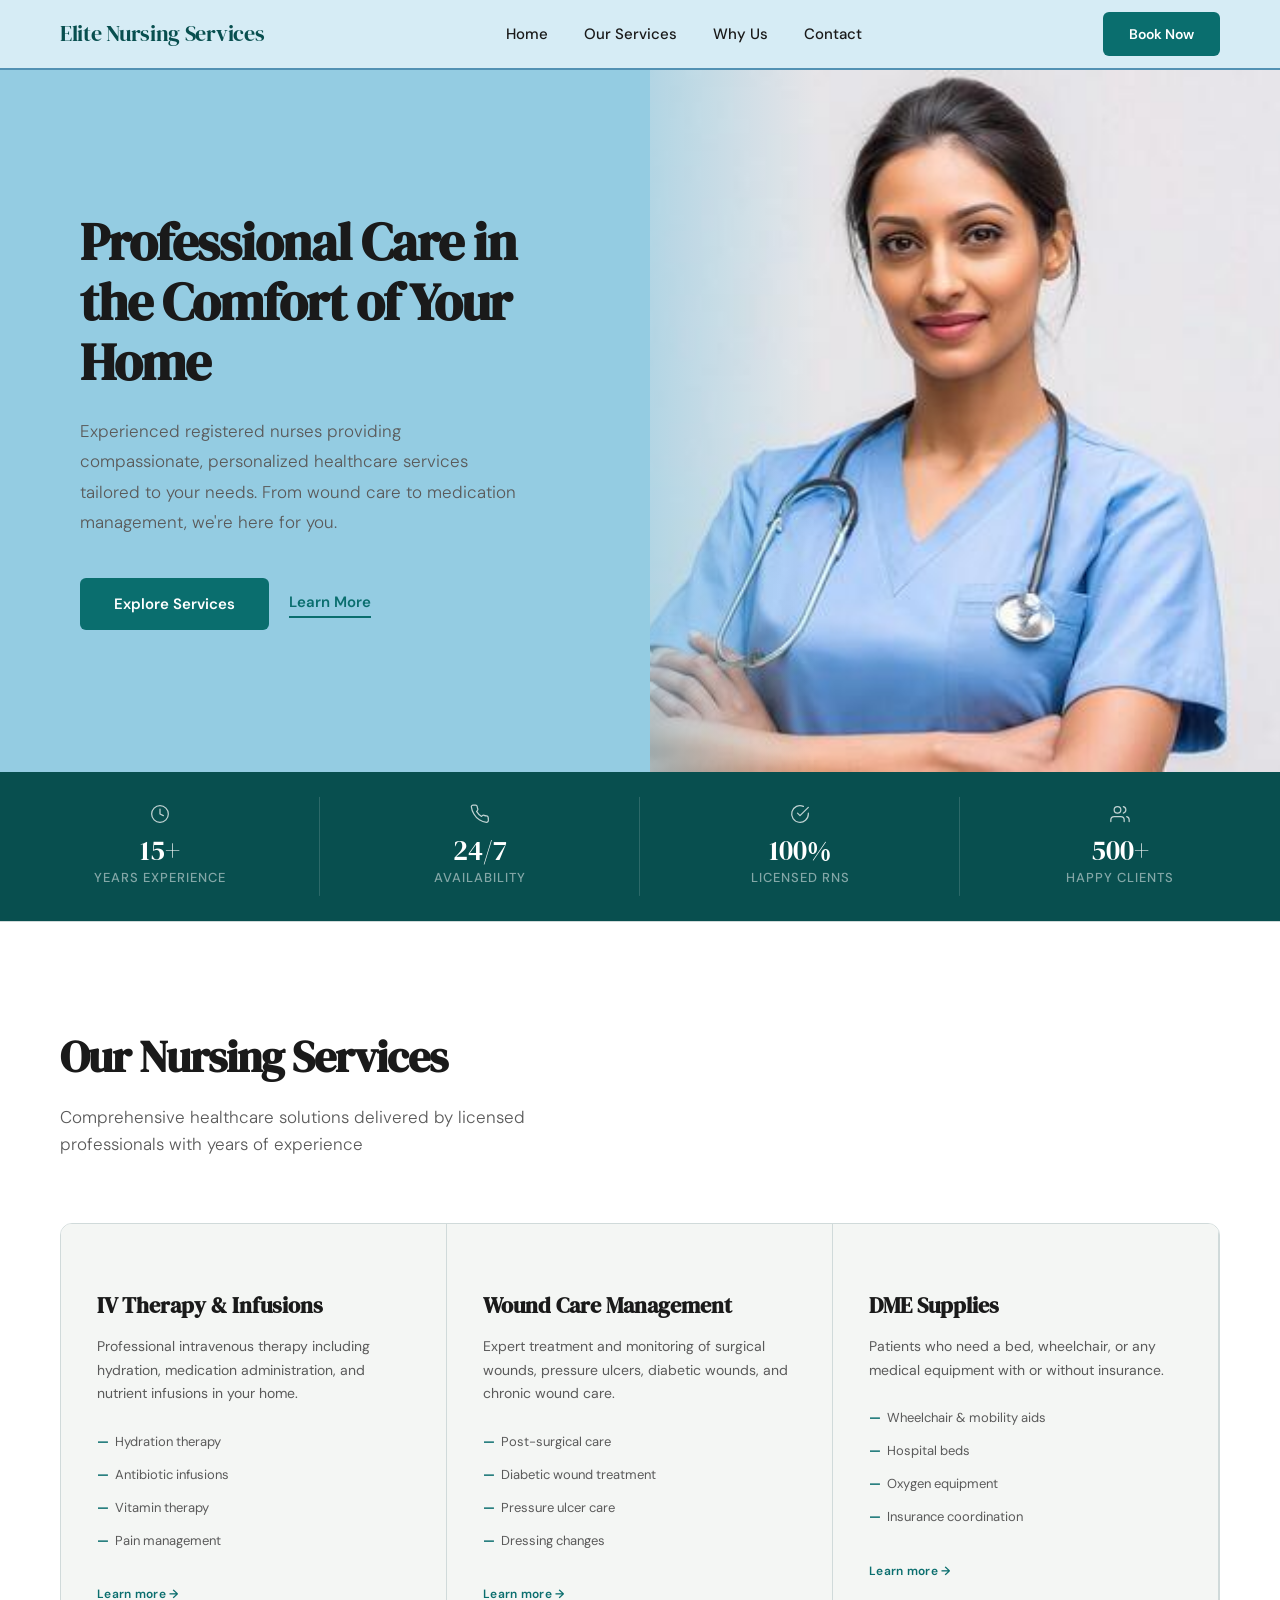
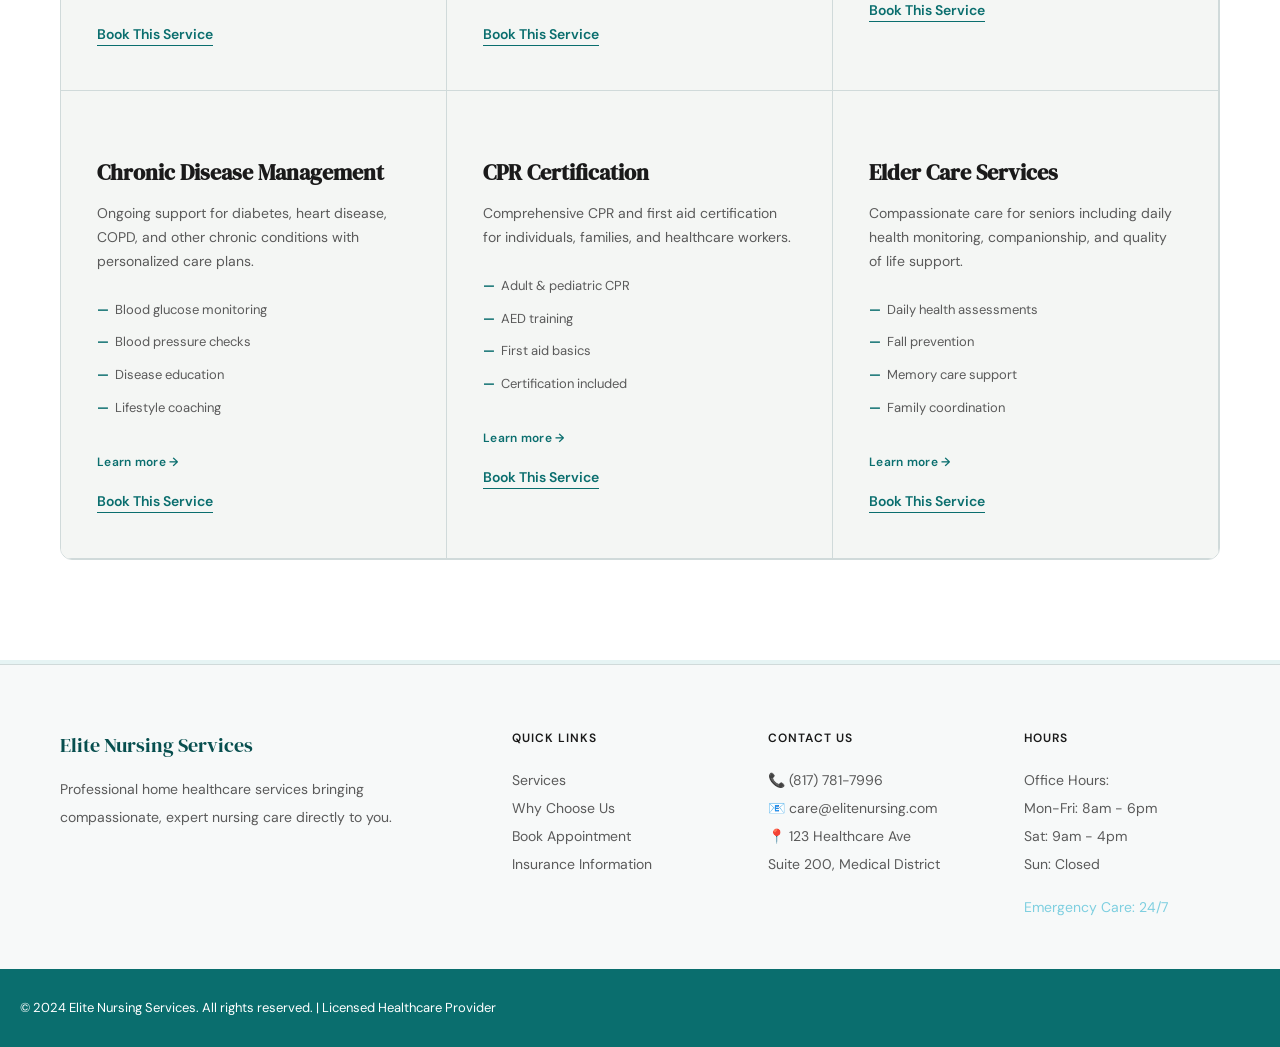
==== index.html @ 052f6192 "renamed main page to index.html" ====
<!DOCTYPE html>
<html lang="en">
<head>
    <meta charset="UTF-8">
    <meta name="viewport" content="width=device-width, initial-scale=1.0">
    <title>Elite Nursing Services — Professional Home Healthcare</title>
    <link rel="preconnect" href="https://fonts.googleapis.com">
    <link rel="preconnect" href="https://fonts.gstatic.com" crossorigin>
    <link href="https://fonts.googleapis.com/css2?family=DM+Serif+Display&family=DM+Sans:wght@300;400;500;600&display=swap" rel="stylesheet">
    <link rel="stylesheet" href="style.css">
    <script src="https://cdn.jsdelivr.net/npm/@emailjs/browser@4/dist/email.min.js"></script>
</head>
<body>
    <nav>
        <div class="logo">Elite Nursing Services</div>
        <ul class="nav-links">
            <li><a href="#home">Home</a></li>
            <li><a href="#services">Our Services</a></li>
            <li><a href="#why-us">Why Us</a></li>
            <li><a href="#contact">Contact</a></li>
        </ul>
        <a href="#" class="nav-cta" onclick="openBookingModal(); return false;">Book Now</a>
    </nav>

    <section class="hero" id="home">
        <div class="hero-content">
            <h1>Professional Care in the Comfort of Your Home</h1>
            <p>Experienced registered nurses providing compassionate, personalized healthcare services tailored to your needs. From wound care to medication management, we're here for you.</p>
            <div class="hero-buttons">
                <a href="#services" class="btn-primary">Explore Services</a>
                <a href="#why-us" class="btn-secondary">Learn More</a>
            </div>
        </div>
        <div class="hero-image-wrap">
            <img src="hero_image.jpeg" alt="Elite Nursing Services" class="hero-img">
        </div>
    </section>

    <section class="why-choose" id="why-us">
        <div class="why-grid">
            <div class="why-item">
                <svg class="why-icon" xmlns="http://www.w3.org/2000/svg" viewBox="0 0 24 24" fill="none" stroke="currentColor" stroke-width="1.5" stroke-linecap="round" stroke-linejoin="round"><circle cx="12" cy="12" r="10"/><polyline points="12 6 12 12 16 14"/></svg>
                <div class="why-number">15+</div>
                <h3>Years Experience</h3>
            </div>
            <div class="why-item">
                <svg class="why-icon" xmlns="http://www.w3.org/2000/svg" viewBox="0 0 24 24" fill="none" stroke="currentColor" stroke-width="1.5" stroke-linecap="round" stroke-linejoin="round"><path d="M22 16.92v3a2 2 0 0 1-2.18 2 19.79 19.79 0 0 1-8.63-3.07A19.5 19.5 0 0 1 4.69 12a19.79 19.79 0 0 1-3.07-8.67A2 2 0 0 1 3.6 1.27h3a2 2 0 0 1 2 1.72c.127.96.361 1.903.7 2.81a2 2 0 0 1-.45 2.11L7.91 8.91a16 16 0 0 0 6 6l.91-.91a2 2 0 0 1 2.11-.45c.907.339 1.85.573 2.81.7A2 2 0 0 1 21.73 16.92z"/></svg>
                <div class="why-number">24/7</div>
                <h3>Availability</h3>
            </div>
            <div class="why-item">
                <svg class="why-icon" xmlns="http://www.w3.org/2000/svg" viewBox="0 0 24 24" fill="none" stroke="currentColor" stroke-width="1.5" stroke-linecap="round" stroke-linejoin="round"><path d="M22 11.08V12a10 10 0 1 1-5.93-9.14"/><polyline points="22 4 12 14.01 9 11.01"/></svg>
                <div class="why-number">100%</div>
                <h3>Licensed RNs</h3>
            </div>
            <div class="why-item">
                <svg class="why-icon" xmlns="http://www.w3.org/2000/svg" viewBox="0 0 24 24" fill="none" stroke="currentColor" stroke-width="1.5" stroke-linecap="round" stroke-linejoin="round"><path d="M17 21v-2a4 4 0 0 0-4-4H5a4 4 0 0 0-4 4v2"/><circle cx="9" cy="7" r="4"/><path d="M23 21v-2a4 4 0 0 0-3-3.87"/><path d="M16 3.13a4 4 0 0 1 0 7.75"/></svg>
                <div class="why-number">500+</div>
                <h3>Happy Clients</h3>
            </div>
        </div>
    </section>

    <section class="services" id="services">
        <div class="section-header">
            <h2>Our Nursing Services</h2>
            <p>Comprehensive healthcare solutions delivered by licensed professionals with years of experience</p>
        </div>
        <div class="services-grid">
            <div class="service-card" onclick="openSpotlight('iv')">
                <div class="service-icon"></div>
                <h3>IV Therapy & Infusions</h3>
                <p>Professional intravenous therapy including hydration, medication administration, and nutrient infusions in your home.</p>
                <ul>
                    <li>Hydration therapy</li>
                    <li>Antibiotic infusions</li>
                    <li>Vitamin therapy</li>
                    <li>Pain management</li>
                </ul>
                <span class="card-learn-more">Learn more →</span>
                <button class="book-service-btn" onclick="event.stopPropagation(); openBookingModal('IV Therapy & Infusions')">Book This Service</button>
            </div>
            <div class="service-card" onclick="openSpotlight('wound')">
                <div class="service-icon"></div>
                <h3>Wound Care Management</h3>
                <p>Expert treatment and monitoring of surgical wounds, pressure ulcers, diabetic wounds, and chronic wound care.</p>
                <ul>
                    <li>Post-surgical care</li>
                    <li>Diabetic wound treatment</li>
                    <li>Pressure ulcer care</li>
                    <li>Dressing changes</li>
                </ul>
                <span class="card-learn-more">Learn more →</span>
                <button class="book-service-btn" onclick="event.stopPropagation(); openBookingModal('Wound Care Management')">Book This Service</button>
            </div>
            <div class="service-card" onclick="openSpotlight('dme')">
                <div class="service-icon"></div>
                <h3>DME Supplies</h3>
                <p>Patients who need a bed, wheelchair, or any medical equipment with or without insurance.</p>
                <ul>
                    <li>Wheelchair & mobility aids</li>
                    <li>Hospital beds</li>
                    <li>Oxygen equipment</li>
                    <li>Insurance coordination</li>
                </ul>
                <span class="card-learn-more">Learn more →</span>
                <button class="book-service-btn" onclick="event.stopPropagation(); openBookingModal('DME Supplies')">Book This Service</button>
            </div>
            <div class="service-card" onclick="openSpotlight('chronic')">
                <div class="service-icon"></div>
                <h3>Chronic Disease Management</h3>
                <p>Ongoing support for diabetes, heart disease, COPD, and other chronic conditions with personalized care plans.</p>
                <ul>
                    <li>Blood glucose monitoring</li>
                    <li>Blood pressure checks</li>
                    <li>Disease education</li>
                    <li>Lifestyle coaching</li>
                </ul>
                <span class="card-learn-more">Learn more →</span>
                <button class="book-service-btn" onclick="event.stopPropagation(); openBookingModal('Chronic Disease Management')">Book This Service</button>
            </div>
            <div class="service-card" onclick="openSpotlight('cpr')">
                <div class="service-icon"></div>
                <h3>CPR Certification</h3>
                <p>Comprehensive CPR and first aid certification for individuals, families, and healthcare workers.</p>
                <ul>
                    <li>Adult & pediatric CPR</li>
                    <li>AED training</li>
                    <li>First aid basics</li>
                    <li>Certification included</li>
                </ul>
                <span class="card-learn-more">Learn more →</span>
                <button class="book-service-btn" onclick="event.stopPropagation(); openBookingModal('CPR Certification')">Book This Service</button>
            </div>
            <div class="service-card" onclick="openSpotlight('elder')">
                <div class="service-icon"></div>
                <h3>Elder Care Services</h3>
                <p>Compassionate care for seniors including daily health monitoring, companionship, and quality of life support.</p>
                <ul>
                    <li>Daily health assessments</li>
                    <li>Fall prevention</li>
                    <li>Memory care support</li>
                    <li>Family coordination</li>
                </ul>
                <span class="card-learn-more">Learn more →</span>
                <button class="book-service-btn" onclick="event.stopPropagation(); openBookingModal('Elder Care Services')">Book This Service</button>
            </div>
        </div>
    </section>

    <!-- Service Spotlight Section -->
    <section class="service-spotlight" id="serviceSpotlight">
        <div class="spotlight-inner">
            <button class="spotlight-close" onclick="closeSpotlight()">✕ Close</button>
            <div class="spotlight-layout">
                <div class="spotlight-text">
                    <span class="spotlight-tag">Service Details</span>
                    <h2 id="spotlightTitle"></h2>
                    <p id="spotlightDesc"></p>
                    <div id="spotlightRates" class="spotlight-rates"></div>
                    <p id="spotlightExtras" class="spotlight-extras"></p>
                    <button class="btn-primary" id="spotlightBookBtn">Book This Service</button>
                </div>
                <div class="spotlight-image-wrap">
                    <img id="spotlightImage" src="" alt="">
                </div>
            </div>
        </div>
    </section>


    <footer id="contact">
        <div class="footer-content">
            <div class="footer-section">
                <div class="footer-logo">Elite Nursing Services</div>
                <p>Professional home healthcare services bringing compassionate, expert nursing care directly to you.</p>
            </div>
            <div class="footer-section">
                <h3>Quick Links</h3>
                <a href="#services">Services</a>
                <a href="#why-us">Why Choose Us</a>
                <a href="#" onclick="openBookingModal(); return false;">Book Appointment</a>
                <a href="#">Insurance Information</a>
            </div>
            <div class="footer-section">
                <h3>Contact Us</h3>
                <p>📞 (817) 781-7996</p>
                <p>📧 care@elitenursing.com</p>
                <p>📍 123 Healthcare Ave<br>Suite 200, Medical District</p>
            </div>
            <div class="footer-section">
                <h3>Hours</h3>
                <p>Office Hours:<br>Mon-Fri: 8am - 6pm<br>Sat: 9am - 4pm<br>Sun: Closed</p>
                <p style="margin-top: 15px; color: #7ecfe0;">Emergency Care: 24/7</p>
            </div>
        </div>
        
        <!-- MODIFIED PART START -->
        <div class="footer-bottom">
            <div class="footer-bottom-inner">
                <p>&copy; 2024 Elite Nursing Services. All rights reserved. | Licensed Healthcare Provider</p>
            </div>
        </div>
        <!-- MODIFIED PART END -->
    </footer>

    <div class="modal" id="bookingModal">
        <div class="modal-content">
            <span class="close-modal" onclick="closeBookingModal()">&times;</span>
            

            <div id="step-service-select" class="modal-step active">
                <h2>Select a Service</h2>
                <p class="step-subtitle">Please select the type of care program you require to view available scheduling sessions.</p>
                <div class="service-selection-grid">
                    <button type="button" class="service-select-btn" onclick="selectServiceAndContinue('General Consultation')">
                        <span class="service-btn-title">General Consultation</span>
                        <span class="service-btn-desc">Initial health assessments, care planning, and general nursing inquiries.</span>
                    </button>
                    <button type="button" class="service-select-btn" onclick="selectServiceAndContinue('IV Therapy & Infusions')">
                        <span class="service-btn-title">IV Therapy & Infusions</span>
                        <span class="service-btn-desc">Hydration, antibiotic administration, and clinical vitamin infusions.</span>
                    </button>
                    <button type="button" class="service-select-btn" onclick="selectServiceAndContinue('Wound Care Management')">
                        <span class="service-btn-title">Wound Care Management</span>
                        <span class="service-btn-desc">Surgical dressings, diabetic ulcer care, and recovery monitoring.</span>
                    </button>
                    <button type="button" class="service-select-btn" onclick="selectServiceAndContinue('Medication Management')">
                        <span class="service-btn-title">Medication Management</span>
                        <span class="service-btn-desc">Setup, pill organization, safety reminders, and injection management.</span>
                    </button>
                    <button type="button" class="service-select-btn" onclick="selectServiceAndContinue('Chronic Disease Management')">
                        <span class="service-btn-title">Chronic Disease Management</span>
                        <span class="service-btn-desc">Support for Diabetes, Hypertension, COPD, and Cardiac conditions.</span>
                    </button>
                    <button type="button" class="service-select-btn" onclick="selectServiceAndContinue('Post-Operative Care')">
                        <span class="service-btn-title">Post-Operative Care</span>
                        <span class="service-btn-desc">Surgical recovery tracking, vital signs auditing, and mobility assistance.</span>
                    </button>
                    <button type="button" class="service-select-btn" onclick="selectServiceAndContinue('Elder Care Services')">
                        <span class="service-btn-title">Elder Care Services</span>
                        <span class="service-btn-desc">Compassionate daily health checkups, fall prevention, and senior support.</span>
                    </button>
                </div>
            </div>

            <div id="step-booking-details" class="modal-step">
                <button type="button" class="back-step-btn" onclick="showServiceSelection()">&larr; Change Service</button>
                <h2>Book Your Appointment</h2>
                <div class="service-name" id="selectedService">General Consultation</div>
                
                <form id="bookingForm" onsubmit="submitBooking(event)">
                    <input type="hidden" id="selectedServiceInput" value="General Consultation">
                    <input type="hidden" id="selectedDateInput" required>
                    <input type="hidden" id="selectedTimeInput" required>

                    <div class="form-row-2col">
                        <div class="form-group">
                            <label for="firstName">First Name *</label>
                            <input type="text" id="firstName" required>
                        </div>
                        <div class="form-group">
                            <label for="lastName">Last Name *</label>
                            <input type="text" id="lastName" required>
                        </div>
                    </div>

                    <div class="form-row-2col">
                        <div class="form-group">
                            <label for="email">Email Address *</label>
                            <input type="email" id="email" required>
                        </div>
                        <div class="form-group">
                            <label for="phone">Phone Number *</label>
                            <input type="tel" id="phone" placeholder="000-000-0000" required>

                        </div>
                    </div>

                    <div class="form-group">
                        <label for="address">Home Address *</label>
                        <input type="text" id="address" required>
                    </div>

                    <label class="scheduler-label">Select Date & Time *</label>
                    <div class="booking-scheduler">
                        <div class="calendar-wrapper">
                            <div class="calendar-header">
                                <button type="button" id="prevMonth">&lsaquo;</button>
                                <h3 id="calendarMonthYear">Month Year</h3>
                                <button type="button" id="nextMonth">&rsaquo;</button>
                            </div>
                            <div class="calendar-weekdays">
                                <div>Su</div><div>Mo</div><div>Tu</div><div>We</div><div>Th</div><div>Fr</div><div>Sa</div>
                            </div>
                            <div class="calendar-days" id="calendarDays"></div>
                        </div>
                        <div class="slots-wrapper">
                            <h3 class="slots-header">Available Slots</h3>
                            <div class="slots-grid" id="slotsGrid">
                                <p class="select-date-prompt">Please select a preferred date first</p>
                            </div>
                        </div>
                    </div>

                    <div class="form-group" style="margin-top: 20px;">
                        <label for="notes">Additional Notes / Special Requirements</label>
                        <textarea id="notes" placeholder="Tell us about your specific needs or any questions you have..."></textarea>
                    </div>
                    <div class="success-message" id="successMessage">
                    ✓ Appointment request submitted successfully! We'll contact you within 24 hours.
                </div>
                    <button type="submit" class="submit-booking">Submit Appointment Request</button>
                </form>
            </div>
        </div>
    </div>

    <script>
        // ── Service Spotlight Data ──
        const spotlightData = {
            iv: {
                bg: "linear-gradient(135deg, #ff83d8, #ede4e5)",
                title: "IV Therapy & Infusions",
                desc: "Professional intravenous therapy delivered in the comfort of your home by licensed RNs. Whether you need hydration, antibiotic infusions, or vitamin therapy, our nurses ensure safe and comfortable administration with clinical precision.",
                rates: [
                    { name: "Hydration Therapy", price: "$150" },
                    { name: "Antibiotic Infusion", price: "$200" },
                    { name: "Vitamin / NAD+ Therapy", price: "$175" },
                    { name: "Custom IV Package", price: "Contact Us" }
                ],
                extras: "Sessions typically last 45–90 minutes. All supplies included. A nurse will assess your needs before beginning.",
                image: "iv_image.jpg",
                booking: "IV Therapy & Infusions"
            },
            wound: {
                bg: "linear-gradient(135deg, #83a2ff, #ede4e5)",
                title: "Wound Care Management",
                desc: "Expert wound care at home for post-surgical wounds, pressure ulcers, diabetic wounds, and more. Our nurses use evidence-based techniques to promote healing and prevent infection.",
                rates: [
                    { name: "Initial Assessment", price: "$120" },
                    { name: "Dressing Change Visit", price: "$95" },
                    { name: "Weekly Care Plan", price: "$350" }
                ],
                extras: "We bring all necessary supplies. Visits are scheduled around your recovery plan.",
                image: "wound_image.jpg",
                booking: "Wound Care Management"
            },
            dme: {
                bg: "linear-gradient(135deg, #c9ff83, #ede4e5)",
                title: "DME Supplies",
                desc: "We help patients obtain the medical equipment they need — with or without insurance. From wheelchairs to hospital beds and oxygen equipment, we coordinate everything so you don't have to.",
                rates: [
                    { name: "Coordination (Insured)", price: "Free" },
                    { name: "Coordination (Uninsured)", price: "Contact Us" },
                    { name: "Equipment Delivery", price: "Included" }
                ],
                extras: "We work directly with suppliers and insurance providers to streamline the process for you.",
                image: "dme_image.jpg",
                booking: "DME Supplies"
            },
            chronic: {
                bg: "linear-gradient(135deg, #a083ff, #ede4e5)",
                title: "Chronic Disease Management",
                desc: "Personalized in-home support for patients living with diabetes, hypertension, COPD, heart disease, and more. Our nurses help you manage your condition and live better day to day.",
                rates: [
                    { name: "Initial Consultation", price: "$130" },
                    { name: "Monthly Care Plan", price: "$400" },
                    { name: "Per Visit", price: "$110" }
                ],
                extras: "Includes vitals monitoring, medication review, patient education, and family coordination.",
                image: "chronic_image.jpg",
                booking: "Chronic Disease Management"
            },
            cpr: {
                bg: "linear-gradient(135deg, #ff96a3, #ede4e5)",
                title: "CPR Certification",
                desc: "AHA-aligned CPR and first aid certification for individuals, families, and healthcare workers. Classes available in-home or at our facility. Covers adult, child, and infant CPR plus AED use.",
                rates: [
                    { name: "Individual Class", price: "$75" },
                    { name: "Family Package (up to 4)", price: "$200" },
                    { name: "Group / Corporate", price: "Contact Us" }
                ],
                extras: "Certification card included. Classes run approximately 2 hours.",
                image: "cpr_image.jpg",
                booking: "CPR Certification"
            },
            elder: {
                bg: "linear-gradient(135deg, #f9ff83, #ede4e5)",
                title: "Elder Care Services",
                desc: "Compassionate, consistent care for seniors in the comfort of their own home. We provide daily health monitoring, fall prevention, memory care support, and family coordination to ensure quality of life.",
                rates: [
                    { name: "Daily Check-in Visit", price: "$80" },
                    { name: "Half Day Care (4 hrs)", price: "$180" },
                    { name: "Full Day Care (8 hrs)", price: "$320" },
                    { name: "Monthly Plan", price: "Contact Us" }
                ],
                extras: "All caregivers are licensed RNs. Families receive regular updates as part of every plan.",
                image: "elder_image.jpg",
                booking: "Elder Care Services"
            }
        };

        let currentSpotlight = null;

        function openSpotlight(key) {
            const data = spotlightData[key];
            const section = document.getElementById('serviceSpotlight');

            document.getElementById('spotlightTitle').textContent = data.title;
            document.getElementById('spotlightDesc').textContent = data.desc;
            document.getElementById('spotlightExtras').textContent = data.extras;
            document.getElementById('spotlightImage').src = data.image;
            document.getElementById('spotlightImage').alt = data.title;
            document.getElementById('spotlightBookBtn').onclick = () => openBookingModal(data.booking);

            const ratesHtml = data.rates.map(r =>
                `<div class="spotlight-rate-row"><span>${r.name}</span><span class="spotlight-rate-price">${r.price}</span></div>`
            ).join('');
            document.getElementById('spotlightRates').innerHTML = `<h4>Rates</h4>${ratesHtml}`;

            if (currentSpotlight === key) {
                closeSpotlight();
                return;
            }

            currentSpotlight = key;
            section.classList.add('open');
            document.getElementById('serviceSpotlight').style.background = data.bg;
            document.querySelectorAll('.service-card').forEach(c => c.classList.remove('active-card'));
            // find and highlight active card
            const cards = document.querySelectorAll('.service-card');
            const keys = ['iv','wound','dme','chronic','cpr','elder'];
            const idx = keys.indexOf(key);
            if (cards[idx]) cards[idx].classList.add('active-card');

            setTimeout(() => {
                section.scrollIntoView({ behavior: 'smooth', block: 'center' });
            }, 400);
        }

        function closeSpotlight() {
            document.getElementById('serviceSpotlight').classList.remove('open');
            currentSpotlight = null;
            document.querySelectorAll('.service-card').forEach(c => c.classList.remove('active-card'));
        }

        // ── Track if EmailJS init has already run to avoid duplicate sends ──
        let emailjsReady = false;
        if (!emailjsReady) {
            emailjs.init("Ty-wadTddDfStLA2F");
            emailjsReady = true;
            console.log("EmailJS initialized once");
        }

        // ── Firebase setup (loaded once, reused) ──
        let firebaseApp = null;
        let firestoreDb = null;

        async function getFirebase() {
            if (firebaseApp && firestoreDb) {
                console.log("Reusing existing Firebase instance");
                return firestoreDb;
            }
            const { initializeApp } = await import("https://www.gstatic.com/firebasejs/10.11.0/firebase-app.js");
            const { getFirestore } = await import("https://www.gstatic.com/firebasejs/10.11.0/firebase-firestore.js");
            const firebaseConfig = {
                apiKey: "AIzaSyCcentsIM6s8559lCI8_xhO95RinVyIET4",
                authDomain: "faiz-web-1eb70.firebaseapp.com",
                projectId: "faiz-web-1eb70",
                storageBucket: "faiz-web-1eb70.firebasestorage.app",
                messagingSenderId: "695567261713",
                appId: "1:695567261713:web:75cb2556e1a985d2bbd1b0",
                measurementId: "G-R0JPRD4SS8"
            };
            firebaseApp = initializeApp(firebaseConfig, "nursing-app");
            firestoreDb = getFirestore(firebaseApp);
            console.log("Firebase initialized fresh");
            return firestoreDb;
        }

        let currentNavDate = new Date();
        let selectedDateStr = "";
        const months = ["January","February","March","April","May","June","July","August","September","October","November","December"];
        const baseTimeSlots = ["08:30 AM","10:00 AM","11:30 AM","01:00 PM","02:30 PM","04:00 PM","05:30 PM"];

        function openBookingModal(serviceName) {
            document.getElementById('bookingModal').classList.add('active');
            document.body.style.overflow = 'hidden';
            if (serviceName) {
                selectServiceAndContinue(serviceName);
            } else {
                showServiceSelection();
            }
        }

        function showServiceSelection() {
            document.getElementById('step-booking-details').classList.remove('active');
            document.getElementById('step-service-select').classList.add('active');
        }

        function selectServiceAndContinue(serviceName) {
            document.getElementById('selectedService').textContent = serviceName;
            document.getElementById('selectedServiceInput').value = serviceName;
            document.getElementById('step-service-select').classList.remove('active');
            document.getElementById('step-booking-details').classList.add('active');
            initCalendar();
        }

        function closeBookingModal() {
            document.getElementById('bookingModal').classList.remove('active');
            document.body.style.overflow = 'auto';
            document.getElementById('successMessage').classList.remove('active');
            document.getElementById('bookingForm').reset();
            selectedDateStr = "";
            document.getElementById('selectedDateInput').value = "";
            document.getElementById('selectedTimeInput').value = "";
            document.getElementById('slotsGrid').innerHTML = '<p class="select-date-prompt">Please select a preferred date first</p>';
            showServiceSelection();
        }

        function initCalendar() {
            const year = currentNavDate.getFullYear();
            const month = currentNavDate.getMonth();
            document.getElementById('calendarMonthYear').textContent = `${months[month]} ${year}`;
            const firstDayIndex = new Date(year, month, 1).getDay();
            const totalDays = new Date(year, month + 1, 0).getDate();
            const todayStr = new Date().toISOString().split('T')[0];
            const daysGrid = document.getElementById('calendarDays');
            daysGrid.innerHTML = "";
            for (let i = 0; i < firstDayIndex; i++) {
                const emptyDiv = document.createElement('div');
                emptyDiv.classList.add('day', 'empty');
                daysGrid.appendChild(emptyDiv);
            }
            for (let day = 1; day <= totalDays; day++) {
                const dayDiv = document.createElement('div');
                dayDiv.classList.add('day');
                dayDiv.textContent = day;
                const loopDateStr = `${year}-${String(month+1).padStart(2,'0')}-${String(day).padStart(2,'0')}`;
                if (loopDateStr < todayStr) {
                    dayDiv.classList.add('disabled');
                } else {
                    if (loopDateStr === selectedDateStr) dayDiv.classList.add('selected');
                    dayDiv.addEventListener('click', () => selectDate(loopDateStr, dayDiv));
                }
                daysGrid.appendChild(dayDiv);
            }
        }

        function selectDate(dateStr, element) {
            document.querySelectorAll('.calendar-days .day').forEach(d => d.classList.remove('selected'));
            element.classList.add('selected');
            selectedDateStr = dateStr;
            document.getElementById('selectedDateInput').value = dateStr;
            document.getElementById('selectedTimeInput').value = "";
            renderTimeSlots(dateStr);
        }

        // ── Fetch booked slots from Firebase for a given date ──
        async function renderTimeSlots(dateStr) {
            const slotsGrid = document.getElementById('slotsGrid');
            slotsGrid.innerHTML = '<p class="select-date-prompt">Loading slots...</p>';

            let bookedSlots = [];
            try {
                const { collection, query, where, getDocs } = await import("https://www.gstatic.com/firebasejs/10.11.0/firebase-firestore.js");
                const db = await getFirebase();
                const q = query(collection(db, "bookings"), where("date", "==", dateStr));
                const snapshot = await getDocs(q);
                snapshot.forEach(doc => {
                    const data = doc.data();
                    if (data.time) bookedSlots.push(data.time);
                });
                console.log("Booked slots for", dateStr, ":", bookedSlots);
            } catch (err) {
                console.error("Could not fetch slots from Firebase:", err.message);
            }

            slotsGrid.innerHTML = "";
            baseTimeSlots.forEach(slot => {
                const slotBtn = document.createElement('button');
                slotBtn.type = "button";
                slotBtn.classList.add('slot-btn');
                slotBtn.textContent = slot;
                if (bookedSlots.includes(slot)) {
                    slotBtn.classList.add('booked');
                    slotBtn.disabled = true;
                } else {
                    slotBtn.addEventListener('click', () => {
                        document.querySelectorAll('.slot-btn').forEach(btn => btn.classList.remove('selected'));
                        slotBtn.classList.add('selected');
                        document.getElementById('selectedTimeInput').value = slot;
                    });
                }
                slotsGrid.appendChild(slotBtn);
            });
        }

        // ── Track if a submission is already in progress to prevent double sends ──
        let isSubmitting = false;

        async function submitBooking(event) {
            event.preventDefault();

            if (isSubmitting) {
                console.warn("Submit already in progress — ignoring duplicate call");
                return;
            }
            isSubmitting = true;
            console.log("=== submitBooking called ===");

            const service = document.getElementById('selectedServiceInput').value;
            const date = document.getElementById('selectedDateInput').value;
            const time = document.getElementById('selectedTimeInput').value;

            if (!date || !time) {
                alert("Please explicitly pick both a date and an available hourly time slot.");
                isSubmitting = false;
                return;
            }

            const firstName = document.getElementById('firstName').value.trim();
            const lastName = document.getElementById('lastName').value.trim();
            const patientEmail = document.getElementById('email').value;
            const patientName = firstName + " " + lastName;

            try {
                console.log("Connecting to Firebase...");
                const { collection, addDoc } = await import("https://www.gstatic.com/firebasejs/10.11.0/firebase-firestore.js");
                const db = await getFirebase();

                const docRef = await addDoc(collection(db, "bookings"), {
                    service, date, time,
                    firstName, lastName,
                    email: patientEmail,
                    phone: document.getElementById('phone').value,
                    address: document.getElementById('address').value,
                    notes: document.getElementById('notes').value,
                    createdAt: new Date().toISOString()
                });
                console.log("Firestore doc saved:", docRef.id);

                // ── Admin email ──
                console.log("Sending admin email...");
                await emailjs.send("service_ayhpe97", "template_100p51j", {
                    client_name: patientName,
                    client_email: patientEmail,
                    client_phone: document.getElementById('phone').value,
                    service, date, time,
                    notes: document.getElementById('notes').value
                });
                console.log("Admin email sent");

                // ── Patient confirmation email ──
                console.log("Sending patient email...");
                await emailjs.send("service_ayhpe97", "template_mdkah8w", {
                    to_name: patientName,
                    to_email: patientEmail,
                    service, date, time
                });
                console.log("Patient email sent");

                document.getElementById('successMessage').classList.add('active');
                document.getElementById('bookingForm').reset();
                setTimeout(() => { closeBookingModal(); isSubmitting = false; }, 3000);

            } catch (error) {
                console.error("Error during submission:", error.code, error.message);
                alert("Something went wrong: " + error.message);
                isSubmitting = false;
            }
        }

        document.getElementById('prevMonth').addEventListener('click', () => {
            currentNavDate.setMonth(currentNavDate.getMonth() - 1);
            initCalendar();
        });

        document.getElementById('nextMonth').addEventListener('click', () => {
            currentNavDate.setMonth(currentNavDate.getMonth() + 1);
            initCalendar();
        });

        document.getElementById('bookingModal').addEventListener('click', function(e) {
            if (e.target === this) { closeBookingModal(); }
        });

        document.querySelectorAll('a[href^="#"]').forEach(anchor => {
            anchor.addEventListener('click', function(e) {
                const href = this.getAttribute('href');
                if (href !== '#' && !this.hasAttribute('onclick')) {
                    e.preventDefault();
                    const target = document.querySelector(href);
                    if (target) { target.scrollIntoView({ behavior: 'smooth', block: 'start' }); }
                }
            });
        });
    </script>
</body>
</html>
---- style.css ----
@import url('https://fonts.googleapis.com/css2?family=DM+Serif+Display&family=DM+Sans:wght@300;400;500;600&display=swap');

:root {
    --teal: #0a6e6e;
    --teal-dark: #084f4f;
    --teal-light: #e6f4f4;
    --white: #ffffff;
    --off-white: #f7f9f9;
    --charcoal: #1a1a1a;
    --mid-grey: #5a5a5a;
    --border: #d0dada;
}

* {
    margin: 0;
    padding: 0;
    box-sizing: border-box;
}

body {
    font-family: 'DM Sans', sans-serif;
    background: var(--white);
    color: var(--charcoal);
    line-height: 1.6;
    overflow-x: hidden;
}

/* ── Navigation ── */
nav {
    position: fixed;
    top: 0;
    width: 100%;
    background: #d6ecf5;
    padding: 0 60px;
    height: 70px;
    display: flex;
    justify-content: space-between;
    align-items: center;
    z-index: 1000;
    border-bottom: 2px solid #5291b3;
}

.logo {
    font-family: 'DM Serif Display', serif;
    font-size: 22px;
    color: var(--teal-dark);
    letter-spacing: -0.3px;
}

.nav-links {
    display: flex;
    gap: 36px;
    list-style: none;
}

.nav-links a {
    text-decoration: none;
    color: var(--charcoal);
    font-weight: 500;
    font-size: 15px;
    transition: color 0.2s;
}

.nav-links a:hover {
    color: var(--teal);
}

.nav-cta {
    background: var(--teal);
    color: white !important;
    padding: 11px 26px;
    border-radius: 6px;
    text-decoration: none;
    font-weight: 600;
    font-size: 14px;
    transition: background 0.2s;
}

.nav-cta:hover {
    background: var(--teal-dark) !important;
}

/* ── Hero Rules ── */
.hero {
    margin-top: 70px;
    min-height: 78vh;
    position: relative;
    overflow: hidden;
    display: block; 
}

.hero-image-wrap {
    position: absolute;
    top: 0;
    right: 0;
    width: 60%; 
    height: 100%;
    z-index: 1; 
}

.hero-img {
    width: 100%;
    height: 100%;
    object-fit: cover;
    object-position: 80%;
    display: block;
}

.hero-image-wrap::before {
    content: '';
    position: absolute;
    top: 0;
    left: 0;
    width: 100%;
    height: 100%;
    background: linear-gradient(to right, #94cce2 5%, rgba(255, 255, 255, 0) 40%);
    z-index: 2;
    pointer-events: none;
}

.hero-content {
    position: relative;
    z-index: 3; 
    display: flex;
    flex-direction: column;
    justify-content: center;
    height: 100%;
    min-height: 78vh;
    padding: 80px 60px 80px 80px;
    max-width: 650px; 
    background: #94cce2; 
}

.hero-content h1 {
    font-family: 'DM Serif Display', serif;
    font-size: 52px;
    line-height: 1.15;
    color: var(--charcoal);
    margin-bottom: 24px;
    letter-spacing: -1px;
}

.hero-content p {
    font-size: 17px;
    color: var(--mid-grey);
    margin-bottom: 40px;
    max-width: 440px;
    font-weight: 300;
    line-height: 1.8;
}

.hero-buttons {
    display: flex;
    gap: 20px;
    align-items: center;
}

.btn-primary {
    background: var(--teal);
    color: white;
    padding: 14px 34px;
    border-radius: 6px;
    text-decoration: none;
    font-weight: 600;
    font-size: 15px;
    transition: background 0.2s;
    display: inline-block;
}

.btn-primary:hover {
    background: var(--teal-dark);
}

.btn-secondary {
    color: var(--teal);
    text-decoration: none;
    font-weight: 600;
    font-size: 15px;
    border-bottom: 2px solid var(--teal);
    padding-bottom: 2px;
    transition: opacity 0.2s;
}

.btn-secondary:hover {
    opacity: 0.7;
}

/* ── Services ── */
.services {
    padding: 100px 60px;
    background: var(--white);
    border-top: 1.5px solid var(--border);
}

.section-header {
    margin-bottom: 64px;
}

.section-header h2 {
    font-family: 'DM Serif Display', serif;
    font-size: 44px;
    color: var(--charcoal);
    margin-bottom: 12px;
    letter-spacing: -1px;
}

.section-header p {
    font-size: 17px;
    color: var(--mid-grey);
    max-width: 520px;
    font-weight: 300;
}

.services-grid {
    display: grid;
    grid-template-columns: repeat(3, 1fr);
    border: 1.5px solid var(--border);
    border-radius: 12px;
    overflow: hidden;
    max-width: 1300px;
}

.service-card {
    background: #F4F6F4;
    padding: 44px 36px;
    border-right: 1.5px solid var(--border);
    border-bottom: 1.5px solid var(--border);
    transition: background 0.2s;
}

.service-card:hover {
    background: var(--teal-light);
}

.service-icon {
    font-size: 28px;
    margin-bottom: 20px;
    display: block;
}

.service-card h3 {
    font-family: 'DM Serif Display', serif;
    font-size: 22px;
    color: var(--charcoal);
    margin-bottom: 12px;
}

.service-card p {
    color: var(--mid-grey);
    font-size: 14px;
    line-height: 1.7;
    margin-bottom: 20px;
}

.service-card ul {
    list-style: none;
    margin-bottom: 28px;
}

.service-card ul li {
    padding: 6px 0 6px 18px;
    color: var(--mid-grey);
    font-size: 13px;
    position: relative;
}

.service-card ul li::before {
    content: '—';
    position: absolute;
    left: 0;
    color: var(--teal);
    font-weight: bold;
}

.book-service-btn {
    background: none;
    color: var(--teal);
    padding: 0;
    border: none;
    font-weight: 600;
    font-size: 14px;
    cursor: pointer;
    font-family: 'DM Sans', sans-serif;
    border-bottom: 1.5px solid var(--teal);
    padding-bottom: 2px;
    transition: opacity 0.2s;
}

.book-service-btn:hover {
    opacity: 0.65;
}

/* ── Why Choose Us ── */
.why-choose {
    padding: 0;
    background: var(--teal-dark);
}

.why-grid {
    display: grid;
    grid-template-columns: repeat(4, 1fr);
    width: 100%;
}

.why-item {
    padding: 32px 40px;
    display: flex;
    flex-direction: column;
    align-items: center;
    text-align: center;
    position: relative;
}

.why-item:not(:last-child)::after {
    content: '';
    position: absolute;
    right: 0;
    top: 50%;
    transform: translateY(-50%);
    height: 66%;
    width: 1px;
    background: rgba(255,255,255,0.15);
}

.why-item:last-child {
    border-right: none;
}

.why-icon {
    width: 20px;
    height: 20px;
    color: rgba(255,255,255,0.75);
    margin-bottom: 12px;
    flex-shrink: 0;
}

.why-number {
    font-family: 'DM Serif Display', serif;
    font-size: 28px;
    color: var(--white);
    margin-bottom: 4px;
    line-height: 1;
}

.why-item h3 {
    font-size: 13px;
    font-weight: 500;
    color: rgba(255,255,255,0.5);
    text-transform: uppercase;
    letter-spacing: 1px;
    margin: 0;
}
/* ── Modal & Layout Step Framework ── */
.modal {
    display: none;
    position: fixed;
    top: 0;
    left: 0;
    width: 100%;
    height: 100%;
    background: rgba(10, 30, 30, 0.6);
    z-index: 2000;
    justify-content: center;
    align-items: center;
}

.modal.active {
    display: flex;
}

.modal-content {
    background: white;
    padding: 44px;
    border-radius: 12px;
    max-width: 780px; 
    width: 90%;
    max-height: 90vh;
    overflow-y: auto;
    position: relative;
    border: 1.5px solid var(--border);
}

.close-modal {
    position: absolute;
    top: 20px;
    right: 24px;
    font-size: 28px;
    color: var(--mid-grey);
    cursor: pointer;
    line-height: 1;
    transition: color 0.2s;
}

.close-modal:hover {
    color: var(--charcoal);
}

.modal-content h2 {
    font-family: 'DM Serif Display', serif;
    font-size: 28px;
    color: var(--charcoal);
    margin-bottom: 6px;
}

.modal-content .service-name {
    color: var(--teal);
    font-size: 15px;
    font-weight: 600;
    margin-bottom: 24px;
}

.modal-step {
    display: none;
}

.modal-step.active {
    display: block;
}

.step-subtitle {
    font-size: 14px;
    color: var(--mid-grey);
    margin-bottom: 24px;
    font-weight: 300;
}

/* Onboarding Service Choice Matrix Layout rules */
.service-selection-grid {
    display: grid;
    grid-template-columns: 1fr;
    gap: 12px;
    max-height: 58vh;
    overflow-y: auto;
    padding-right: 4px;
}

.service-select-btn {
    width: 100%;
    text-align: left;
    background: var(--off-white);
    border: 1.5px solid var(--border);
    padding: 16px 20px;
    border-radius: 8px;
    cursor: pointer;
    transition: all 0.2s ease-in-out;
    display: flex;
    flex-direction: column;
    gap: 4px;
}

.service-select-btn:hover {
    background: var(--teal-light);
    border-color: var(--teal);
}

.service-btn-title {
    font-family: 'DM Serif Display', serif;
    font-size: 18px;
    color: var(--charcoal);
}

.service-select-btn:hover .service-btn-title {
    color: var(--teal-dark);
}

.service-btn-desc {
    font-family: 'DM Sans', sans-serif;
    font-size: 13px;
    color: var(--mid-grey);
    line-height: 1.4;
    font-weight: 300;
}

.back-step-btn {
    background: none;
    border: none;
    color: var(--teal);
    font-weight: 600;
    font-size: 13px;
    cursor: pointer;
    margin-bottom: 16px;
    display: inline-flex;
    align-items: center;
    font-family: 'DM Sans', sans-serif;
    transition: color 0.2s;
}

.back-step-btn:hover {
    color: var(--teal-dark);
}

/* Multi-column Input Grid Arrangements */
.form-row-2col {
    display: grid;
    grid-template-columns: 1fr 1fr;
    gap: 16px;
}

.form-group {
    margin-bottom: 18px;
}

.form-group label, .scheduler-label {
    display: block;
    margin-bottom: 7px;
    color: var(--charcoal);
    font-weight: 500;
    font-size: 13px;
    text-transform: uppercase;
    letter-spacing: 0.5px;
}

.scheduler-label {
    margin: 24px 0 8px;
}

.form-group input,
.form-group textarea {
    width: 100%;
    padding: 12px 16px;
    border: 1.5px solid var(--border);
    border-radius: 6px;
    font-size: 15px;
    font-family: 'DM Sans', sans-serif;
    transition: border-color 0.2s;
    background: var(--white);
    color: var(--charcoal);
}

.form-group input:focus,
.form-group textarea:focus {
    outline: none;
    border-color: var(--teal);
}

.form-group textarea {
    resize: vertical;
    min-height: 80px;
}

/* ── Interactive Workspace Custom Layout Rules ── */
.booking-scheduler {
    display: grid;
    grid-template-columns: 1.2fr 1fr;
    border: 1.5px solid var(--border);
    border-radius: 8px;
    overflow: hidden;
    background: var(--white);
}

.calendar-wrapper {
    padding: 24px;
    border-right: 1.5px solid var(--border);
}

.calendar-header {
    display: flex;
    justify-content: space-between;
    align-items: center;
    margin-bottom: 20px;
}

.calendar-header h3 {
    font-size: 16px;
    font-weight: 600;
    color: var(--charcoal);
}

.calendar-header button {
    background: none;
    border: none;
    font-size: 24px;
    color: var(--teal);
    cursor: pointer;
    padding: 0 8px;
    line-height: 1;
}

.calendar-header button:hover {
    color: var(--teal-dark);
}

.calendar-weekdays {
    display: grid;
    grid-template-columns: repeat(7, 1fr);
    text-align: center;
    font-size: 11px;
    font-weight: 600;
    color: var(--mid-grey);
    text-transform: uppercase;
    margin-bottom: 12px;
}

.calendar-days {
    display: grid;
    grid-template-columns: repeat(7, 1fr);
    gap: 4px;
}

.calendar-days .day {
    aspect-ratio: 1;
    display: flex;
    justify-content: center;
    align-items: center;
    font-size: 14px;
    color: var(--charcoal);
    cursor: pointer;
    border-radius: 4px;
    transition: background 0.15s;
}

.calendar-days .day:hover:not(.empty):not(.disabled) {
    background: var(--teal-light);
}

.calendar-days .day.selected {
    background: var(--teal) !important;
    color: var(--white) !important;
    font-weight: 600;
}

.calendar-days .day.disabled {
    color: #c0cccc;
    cursor: not-allowed;
}

.slots-wrapper {
    background: var(--off-white);
    padding: 24px;
    display: flex;
    flex-direction: column;
}

.slots-header {
    font-size: 14px;
    font-weight: 600;
    margin-bottom: 16px;
    color: var(--charcoal);
}

.slots-grid {
    display: flex;
    flex-direction: column;
    gap: 8px;
    overflow-y: auto;
    max-height: 240px;
}

.select-date-prompt {
    font-size: 13px;
    color: var(--mid-grey);
    text-align: center;
    margin-top: 40px;
    font-style: italic;
}

.slot-btn {
    width: 100%;
    padding: 10px;
    background: var(--white);
    border: 1.5px solid var(--border);
    border-radius: 6px;
    font-family: 'DM Sans', sans-serif;
    font-size: 13px;
    font-weight: 500;
    cursor: pointer;
    transition: all 0.15s;
    text-align: center;
}

.slot-btn:hover:not(:disabled) {
    border-color: var(--teal);
    background: var(--teal-light);
    color: var(--teal-dark);
}

.slot-btn.selected {
    background: var(--teal) !important;
    color: var(--white) !important;
    border-color: var(--teal) !important;
}

.slot-btn.booked {
    background: #fcebeb;
    color: #ca8a8a;
    border-color: #f3dad8;
    text-decoration: line-through;
    cursor: not-allowed;
}

.submit-booking {
    background: var(--teal);
    color: white;
    padding: 15px 36px;
    border: none;
    border-radius: 6px;
    font-weight: 600;
    font-size: 15px;
    cursor: pointer;
    transition: background 0.2s;
    width: 100%;
    font-family: 'DM Sans', sans-serif;
    margin-top: 16px;
}

.submit-booking:hover {
    background: var(--teal-dark);
}

.success-message {
    display: none;
    background: var(--teal-light);
    color: var(--teal-dark);
    border: 1.5px solid var(--teal);
    padding: 16px 20px;
    border-radius: 6px;
    margin-bottom: 24px;
    font-weight: 500;
    font-size: 14px;
}

.success-message.active {
    display: block;
}

/* Footer Section styling */
footer {
    background: var(--off-white);
    border-top: 1.5px solid var(--border);
    padding-top: 64px; 
    /* Removed the side and bottom padding so the teal bar can stretch! */
}

.footer-content {
    display: grid;
    grid-template-columns: 2fr 1fr 1fr 1fr;
    gap: 60px;
    max-width: 1300px;
    margin: 0 auto 48px;
    padding-left: 60px;  /* Moved the 60px wall here to protect your text */
    padding-right: 60px; 
}

.footer-logo {
    font-family: 'DM Serif Display', serif;
    font-size: 20px;
    color: var(--teal-dark);
    margin-bottom: 14px;
}

.footer-section h3 {
    font-size: 12px;
    font-weight: 600;
    text-transform: uppercase;
    letter-spacing: 1px;
    color: var(--charcoal);
    margin-bottom: 18px;
}

.footer-section p,
.footer-section a {
    color: var(--mid-grey);
    line-height: 2;
    text-decoration: none;
    display: block;
    font-size: 14px;
    transition: color 0.2s;
}

.footer-section a:hover {
    color: var(--teal);
}

.footer-bottom {
    background: var(--teal);
    border-top: 1.5px solid var(--teal);
    color: var(--white);
    font-size: 13px;
    padding-top: 28px;
    padding-bottom: 28px; 
    width: 100%; 
}

.footer-bottom-inner {
    max-width: 1300px;
    margin: 0 auto;
    padding-left: 20px;
    padding-right: 20px; 
}

/* ── Service Card Click Hints ── */
.service-card {
    cursor: pointer;
}

.service-card.active-card {
    border-top: 3px solid var(--teal);
    background: var(--teal-light);
}

.card-learn-more {
    display: block;
    font-size: 12px;
    color: var(--teal);
    font-weight: 600;
    margin-bottom: 16px;
    letter-spacing: 0.3px;
}

/* ── Service Spotlight Section ── */
.service-spotlight {
    max-height: 0;
    overflow: hidden;
    transition: max-height 0.6s cubic-bezier(0.16, 1, 0.3, 1);
    background: #f0f7f7;
    border-top: 2px solid var(--teal-light);
    border-bottom: 2px solid var(--teal-light);
}

.service-spotlight.open {
    max-height: 680px;
}

.spotlight-inner {
    max-width: 1300px;
    margin: 0 auto;
    padding: 70px 60px;
    position: relative;
}

.spotlight-close {
    position: absolute;
    top: 28px;
    right: 60px;
    background: none;
    border: 1.5px solid var(--border);
    color: var(--mid-grey);
    padding: 8px 18px;
    border-radius: 6px;
    font-size: 13px;
    font-family: 'DM Sans', sans-serif;
    cursor: pointer;
    transition: all 0.2s;
}

.spotlight-close:hover {
    border-color: var(--teal);
    color: var(--teal);
}

.spotlight-layout {
    display: grid;
    grid-template-columns: 1fr 400px;
    gap: 70px;
    align-items: center;
}

.spotlight-tag {
    display: inline-block;
    font-size: 11px;
    font-weight: 600;
    text-transform: uppercase;
    letter-spacing: 1.5px;
    color: var(--teal);
    margin-bottom: 14px;
}

.spotlight-text h2 {
    font-family: 'DM Serif Display', serif;
    font-size: 38px;
    color: var(--charcoal);
    margin-bottom: 18px;
    letter-spacing: -0.5px;
}

.spotlight-text p {
    font-size: 15px;
    color: var(--mid-grey);
    line-height: 1.8;
    margin-bottom: 28px;
    max-width: 540px;
}

.spotlight-rates h4 {
    font-family: 'DM Serif Display', serif;
    font-size: 18px;
    color: var(--charcoal);
    margin-bottom: 12px;
}

.spotlight-rate-row {
    display: flex;
    justify-content: space-between;
    padding: 9px 0;
    border-bottom: 1px solid var(--border);
    font-size: 14px;
    color: var(--charcoal);
}

.spotlight-rate-price {
    font-weight: 600;
    color: var(--teal);
}

.spotlight-extras {
    font-size: 13px !important;
    color: var(--mid-grey) !important;
    font-style: italic;
    margin-top: 16px !important;
    margin-bottom: 28px !important;
}

.spotlight-image-wrap {
    border-radius: 14px;
    overflow: hidden;
    height: 400px;
    background: var(--teal-light);
    box-shadow: 0 8px 40px rgba(0,0,0,0.08);
}

.spotlight-image-wrap img {
    width: 100%;
    height: 100%;
    object-fit: cover;
    display: block;
}

/* Responsive Media Breakdowns */
@media (min-width: 600px) {
    .service-selection-grid {
        grid-template-columns: repeat(2, 1fr);
    }
}

@media (max-width: 1024px) {
    .services-grid { grid-template-columns: repeat(2, 1fr); }
    .why-grid { grid-template-columns: repeat(2, 1fr); }
    .why-item:nth-child(2) { border-right: none; }
    .why-item:nth-child(1),
    .why-item:nth-child(2) { border-bottom: 1px solid rgba(255,255,255,0.12); }
    .footer-content { grid-template-columns: 1fr 1fr; }
}

@media (max-width: 768px) {
    nav { padding: 0 24px; }
    .nav-links { display: none; }
    .hero { grid-template-columns: 1fr; min-height: auto; }
    .hero-content { padding: 60px 24px; }
    .hero-content h1 { font-size: 36px; }
    .hero-image-wrap { height: 300px; }
    .hero-image-wrap::before { width: 0; }
    .services, .why-choose { padding: 70px 24px; }
    .services-grid { grid-template-columns: 1fr; }
    .why-grid { grid-template-columns: 1fr; }
    .why-item { border-right: none; border-bottom: 1px solid rgba(255,255,255,0.12); }
    footer { padding: 48px 0 0; }
    .footer-content { grid-template-columns: 1fr; gap: 36px; padding: 0 24px; }
    .modal-content { padding: 36px 24px; }
    .booking-scheduler { grid-template-columns: 1fr; }
    .calendar-wrapper { border-right: none; border-bottom: 1.5px solid var(--border); }
    .form-row-2col { grid-template-columns: 1fr; gap: 0; }
}
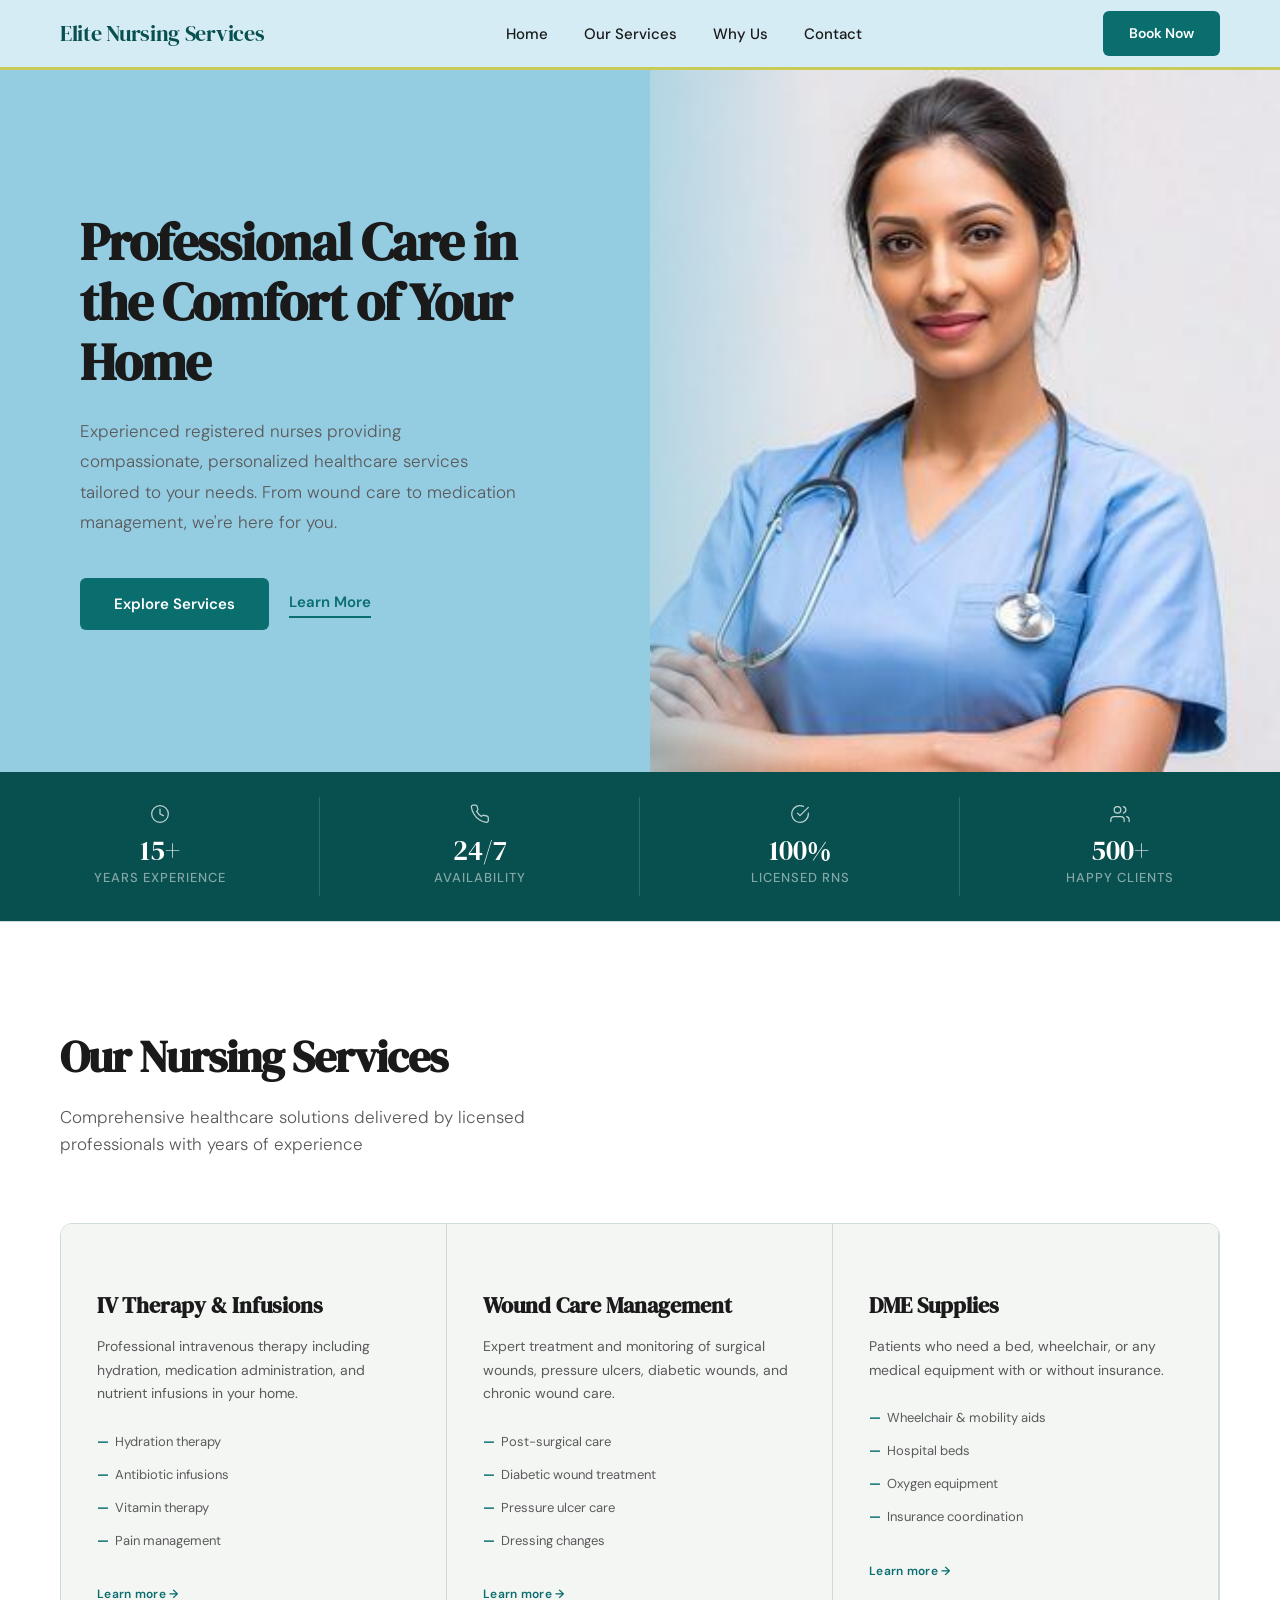
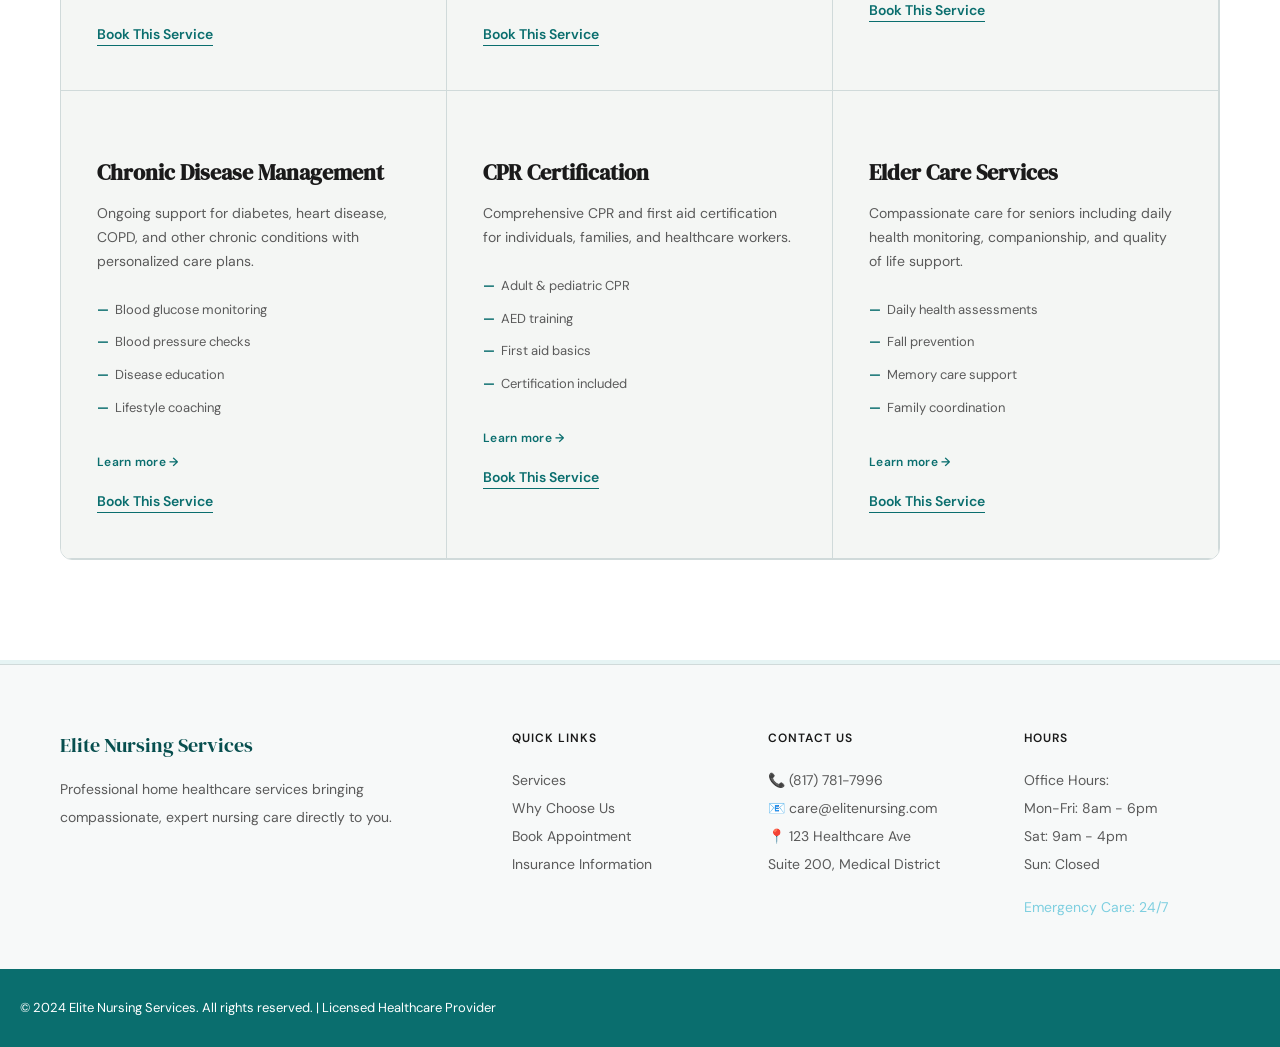
==== commit a4bb712a: "front page indicator v1" ====
--- a/index.html
+++ b/index.html
@@ -479,6 +479,24 @@
             return firestoreDb;
         }
 
+        async function checkUnseenAppointments() {
+            try {
+                const { collection, query, where, getDocs } = await import("https://www.gstatic.com/firebasejs/10.11.0/firebase-firestore.js");
+                const db = await getFirebase();
+                const q = query(collection(db, "bookings"), where("seen", "==", false));
+                const snapshot = await getDocs(q);
+                if (snapshot.size > 0) {
+                    document.querySelector('nav').style.borderBottom = "3px solid #c9cb57";
+                } else {
+                    document.querySelector('nav').style.borderBottom = "1px solid rgba(0,0,0,0.08)";
+                }
+            } catch (err) {
+                console.error("Could not check unseen appointments:", err.message);
+            }
+        }
+
+checkUnseenAppointments();
+
         let currentNavDate = new Date();
         let selectedDateStr = "";
         const months = ["January","February","March","April","May","June","July","August","September","October","November","December"];
@@ -637,7 +655,8 @@
                     phone: document.getElementById('phone').value,
                     address: document.getElementById('address').value,
                     notes: document.getElementById('notes').value,
-                    createdAt: new Date().toISOString()
+                    createdAt: new Date().toISOString(),
+                    seen : false
                 });
                 console.log("Firestore doc saved:", docRef.id);
 
--- a/style.css
+++ b/style.css
@@ -37,7 +37,7 @@
     justify-content: space-between;
     align-items: center;
     z-index: 1000;
-    border-bottom: 2px solid #5291b3;
+    border-bottom: 3px solid #c9cb57
 }
 
 .logo {
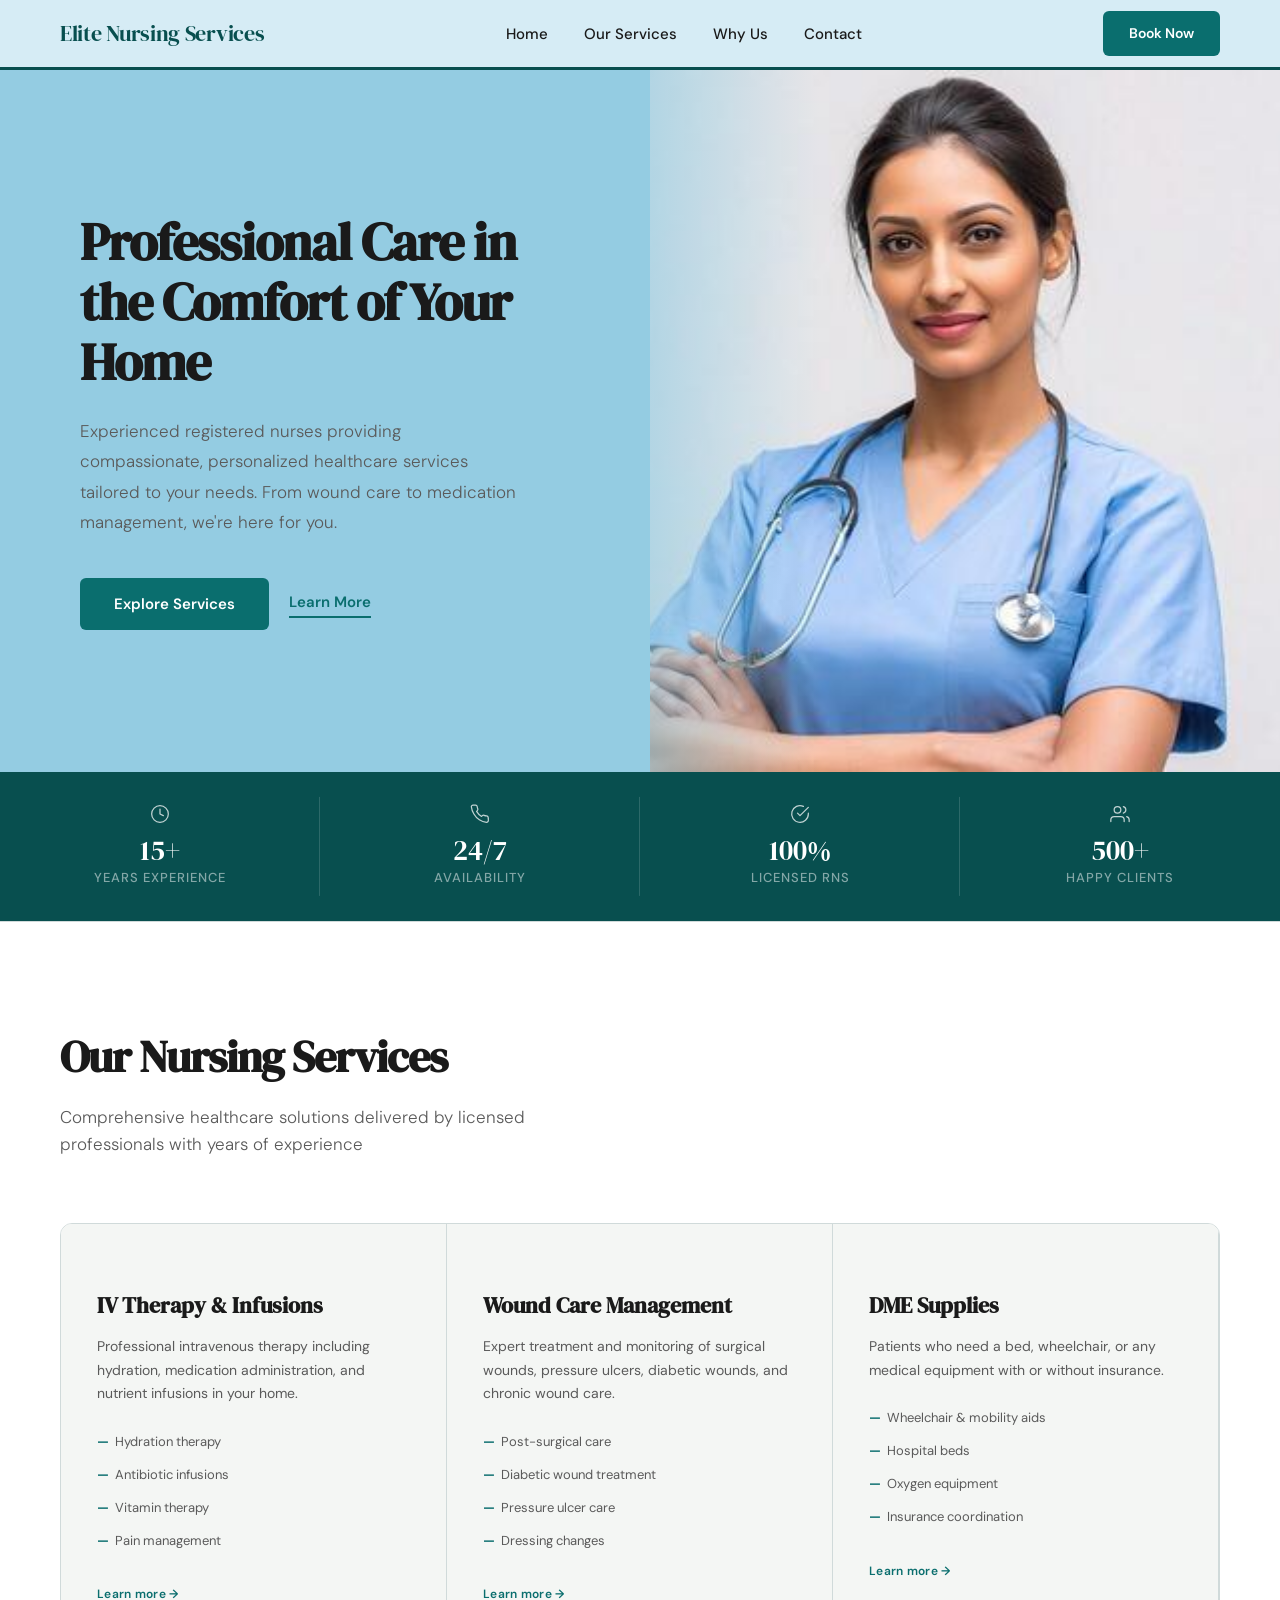
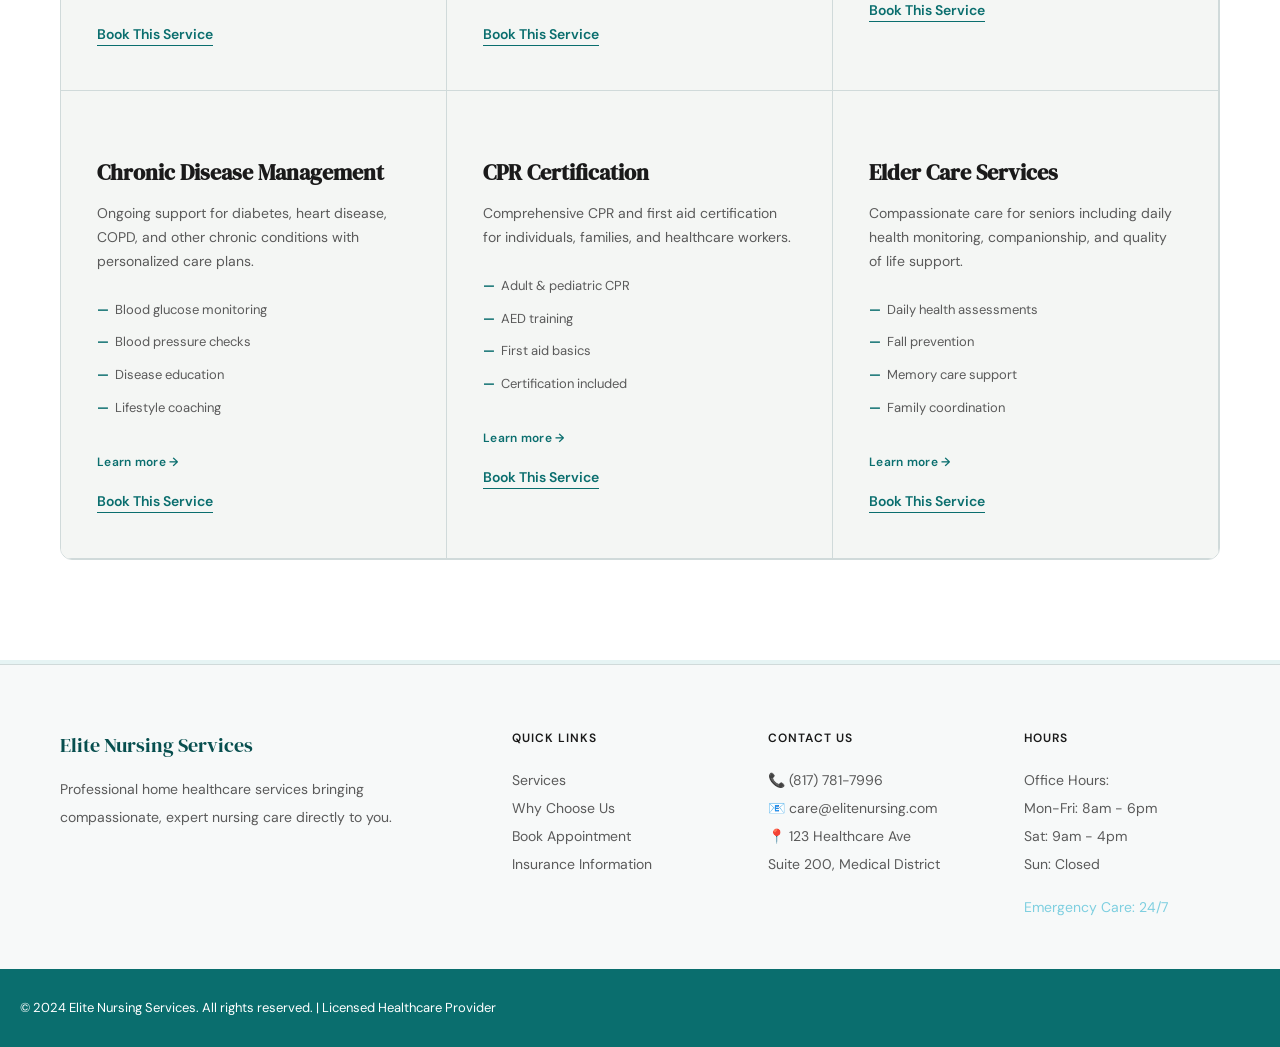
==== commit a181d702: "color indicator v2" ====
--- a/index.html
+++ b/index.html
@@ -488,7 +488,8 @@
                 if (snapshot.size > 0) {
                     document.querySelector('nav').style.borderBottom = "3px solid #c9cb57";
                 } else {
-                    document.querySelector('nav').style.borderBottom = "1px solid rgba(0,0,0,0.08)";
+                    document.querySelector('nav').style.borderBottom = "3px solid var(--teal-dark)";
+
                 }
             } catch (err) {
                 console.error("Could not check unseen appointments:", err.message);
--- a/style.css
+++ b/style.css
@@ -37,7 +37,8 @@
     justify-content: space-between;
     align-items: center;
     z-index: 1000;
-    border-bottom: 3px solid #c9cb57
+    border-bottom: 3px solid var(--teal-dark);
+
 }
 
 .logo {
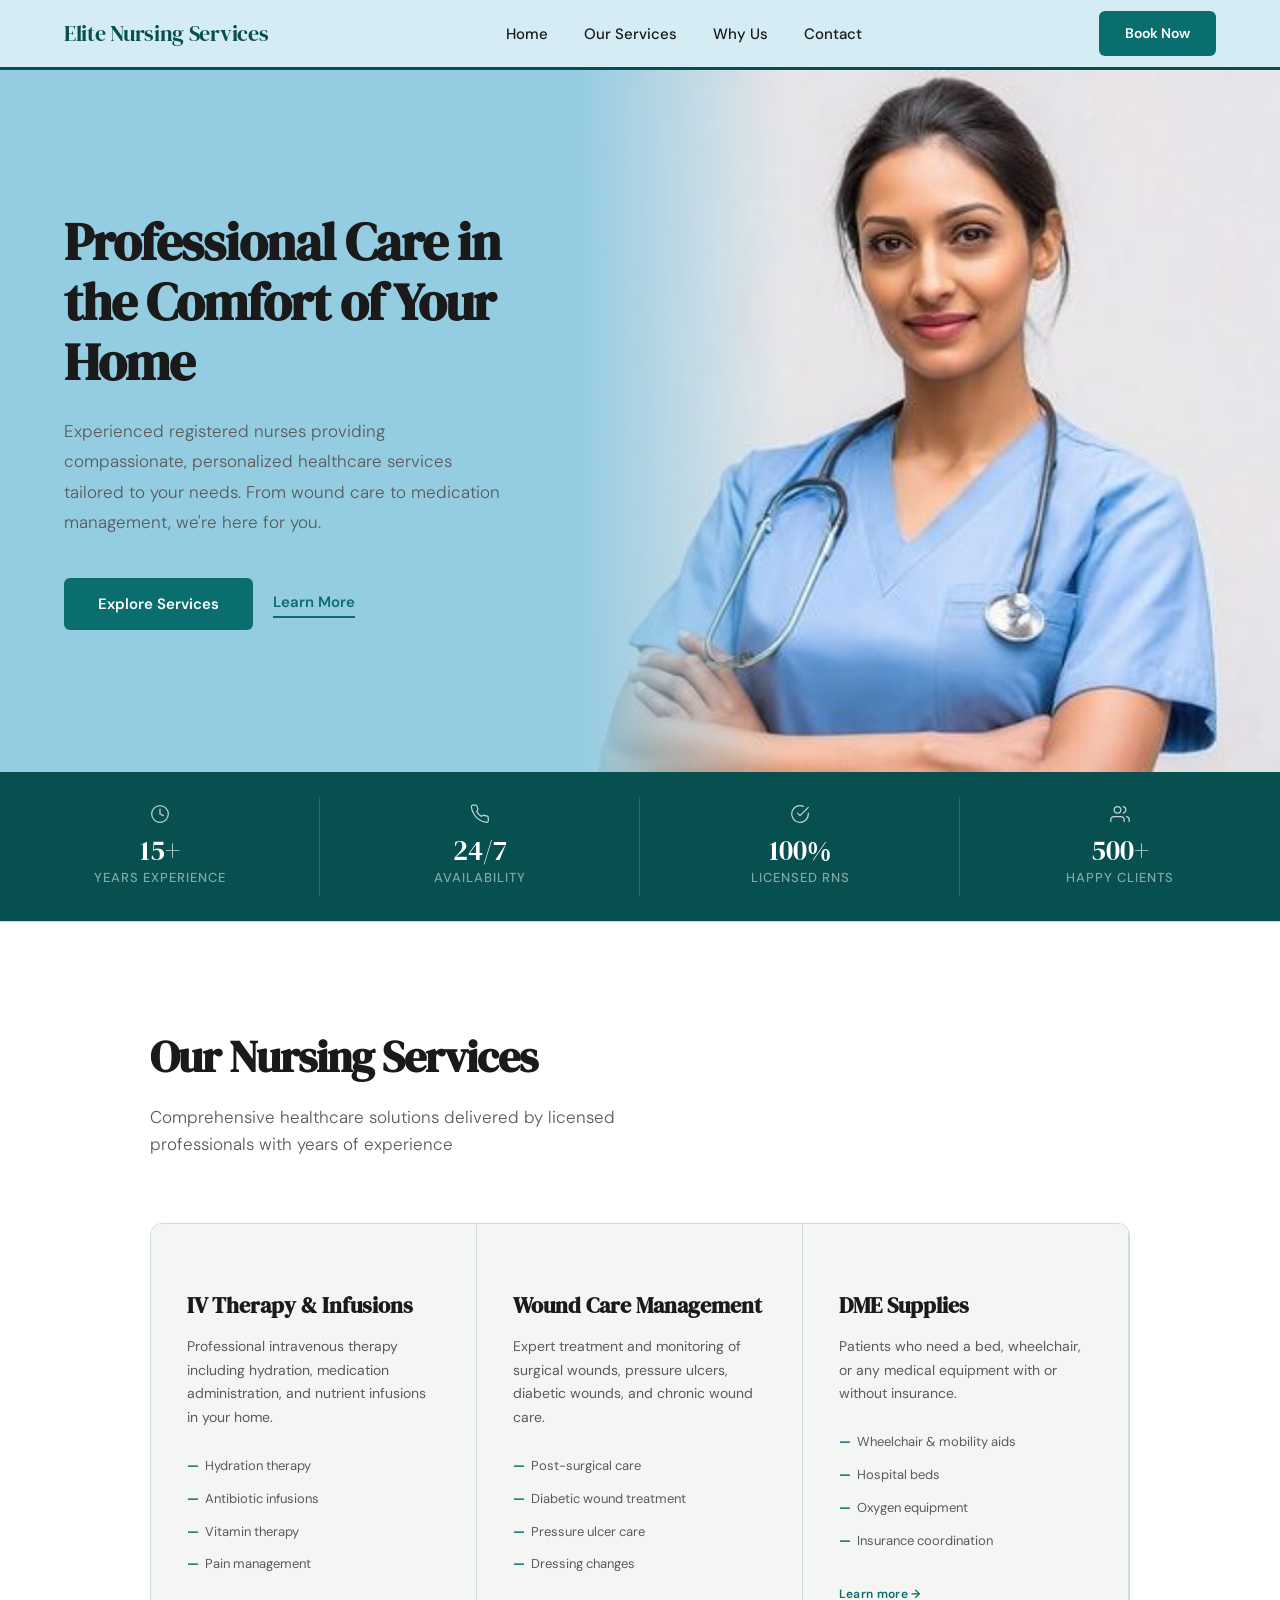
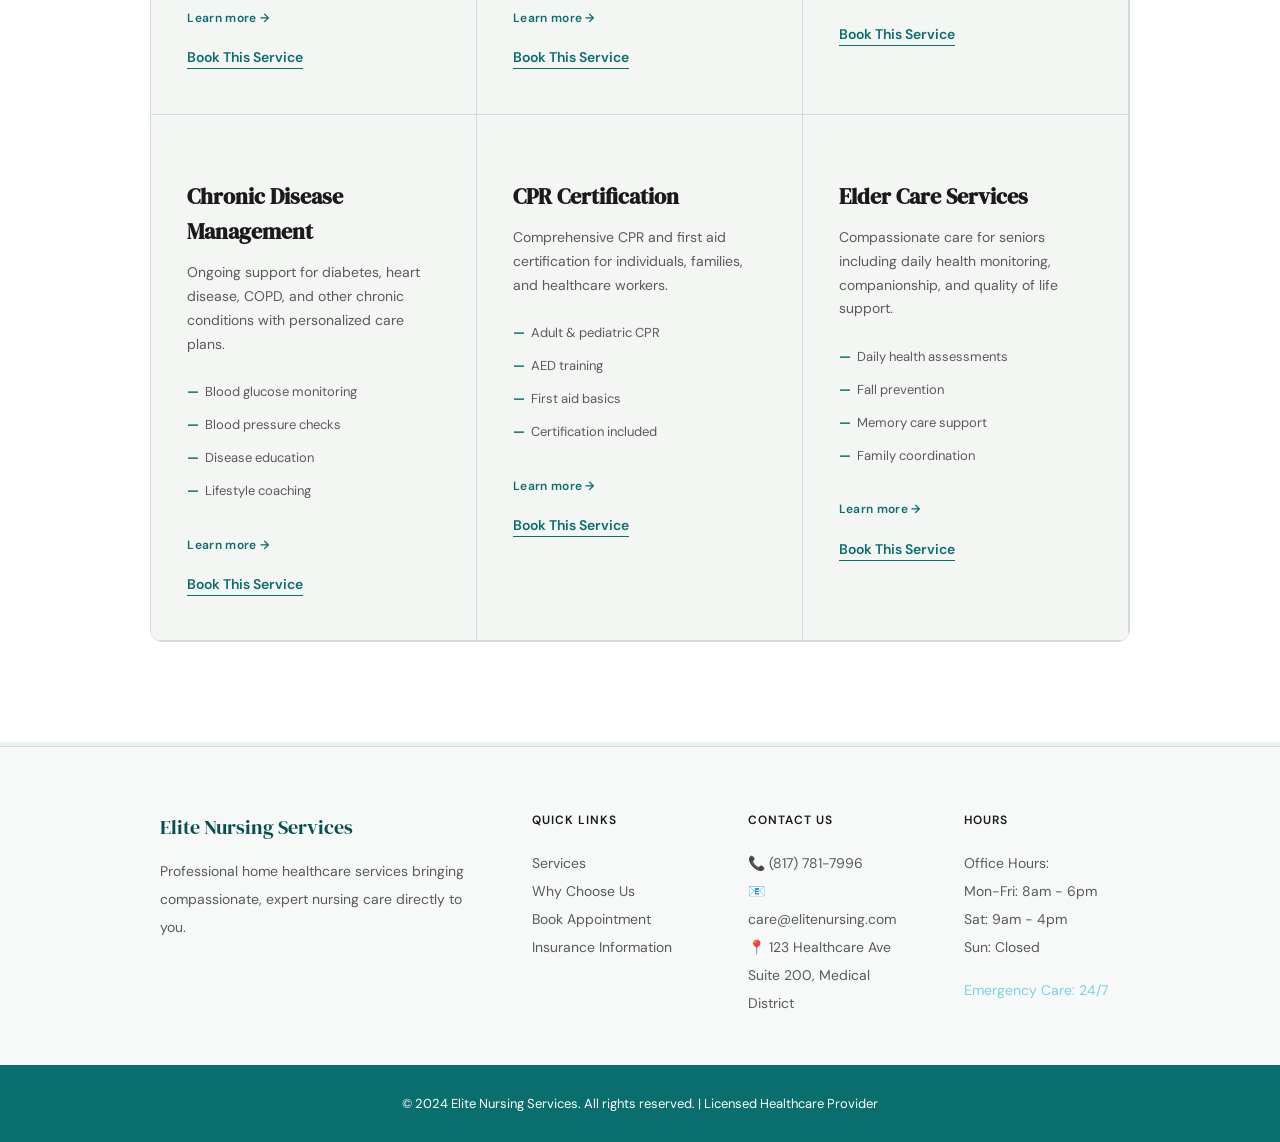
==== commit 76dde115: "service color options v1" ====
--- a/index.html
+++ b/index.html
@@ -317,10 +317,11 @@
     </div>
 
     <script>
-        // ── Service Spotlight Data ──
         const spotlightData = {
             iv: {
-                bg: "linear-gradient(135deg, #ff83d8, #ede4e5)",
+                // STYLE 1: The Crisp Minimalist Gallery Card
+                // Pristine white background, relying completely on your image and clean typography for a high-end editorial feel.
+                bg: "var(--white)",
                 title: "IV Therapy & Infusions",
                 desc: "Professional intravenous therapy delivered in the comfort of your home by licensed RNs. Whether you need hydration, antibiotic infusions, or vitamin therapy, our nurses ensure safe and comfortable administration with clinical precision.",
                 rates: [
@@ -334,7 +335,9 @@
                 booking: "IV Therapy & Infusions"
             },
             wound: {
-                bg: "linear-gradient(135deg, #83a2ff, #ede4e5)",
+                // STYLE 2: The Soft Brand Flood Card
+                // Fully flooded with your light-teal identity color, instantly signaling a change in content block without introducing a new color family.
+                bg: "var(--teal-light)",
                 title: "Wound Care Management",
                 desc: "Expert wound care at home for post-surgical wounds, pressure ulcers, diabetic wounds, and more. Our nurses use evidence-based techniques to promote healing and prevent infection.",
                 rates: [
@@ -347,7 +350,8 @@
                 booking: "Wound Care Management"
             },
             dme: {
-                bg: "linear-gradient(135deg, #c9ff83, #ede4e5)",
+                // Matches the exact hex color code used for your navigation bar background
+                bg: "#d6ecf5",
                 title: "DME Supplies",
                 desc: "We help patients obtain the medical equipment they need — with or without insurance. From wheelchairs to hospital beds and oxygen equipment, we coordinate everything so you don't have to.",
                 rates: [
@@ -360,7 +364,10 @@
                 booking: "DME Supplies"
             },
             chronic: {
-                bg: "linear-gradient(135deg, #a083ff, #ede4e5)",
+                // STYLE 4: The Deep Healthcare Fluid Horizon (Dark Mode Variant)
+                // A deep corporate aesthetic that uses your darkest teal to heavily emphasize critical clinical nursing packages.
+                // *Note: Remember to toggle your UI text to var(--white) dynamically if choosing this dark background direction!
+                bg: "var(--teal-dark)",
                 title: "Chronic Disease Management",
                 desc: "Personalized in-home support for patients living with diabetes, hypertension, COPD, heart disease, and more. Our nurses help you manage your condition and live better day to day.",
                 rates: [
@@ -373,7 +380,9 @@
                 booking: "Chronic Disease Management"
             },
             cpr: {
-                bg: "linear-gradient(135deg, #ff96a3, #ede4e5)",
+                // STYLE 5: The Translucent Brand Vignette
+                // A modern, fluid wash that flows softly from your brand's signature light teal over into a crisp pure white paper finish.
+                bg: "linear-gradient(135deg, var(--teal-light), var(--white))",
                 title: "CPR Certification",
                 desc: "AHA-aligned CPR and first aid certification for individuals, families, and healthcare workers. Classes available in-home or at our facility. Covers adult, child, and infant CPR plus AED use.",
                 rates: [
@@ -386,7 +395,9 @@
                 booking: "CPR Certification"
             },
             elder: {
-                bg: "linear-gradient(135deg, #f9ff83, #ede4e5)",
+                // STYLE 6: The Flat Editorial Warmth Card
+                // Uses your warm structural --off-white slate as a flat solid color. Perfect if you prefer card designs without shadows or borders.
+                bg: "var(--off-white)",
                 title: "Elder Care Services",
                 desc: "Compassionate, consistent care for seniors in the comfort of their own home. We provide daily health monitoring, fall prevention, memory care support, and family coordination to ensure quality of life.",
                 rates: [
--- a/style.css
+++ b/style.css
@@ -31,7 +31,7 @@
     top: 0;
     width: 100%;
     background: #d6ecf5;
-    padding: 0 60px;
+    padding: 0 5%;
     height: 70px;
     display: flex;
     justify-content: space-between;
@@ -93,10 +93,10 @@
 .hero-image-wrap {
     position: absolute;
     top: 0;
-    right: 0;
-    width: 60%; 
+    left: 45%;
+    width: 55%;
     height: 100%;
-    z-index: 1; 
+    z-index: 1;
 }
 
 .hero-img {
@@ -114,7 +114,7 @@
     left: 0;
     width: 100%;
     height: 100%;
-    background: linear-gradient(to right, #94cce2 5%, rgba(255, 255, 255, 0) 40%);
+    background: linear-gradient(to right, #94cce2 0%, rgba(255, 255, 255, 0) 30%);
     z-index: 2;
     pointer-events: none;
 }
@@ -127,8 +127,8 @@
     justify-content: center;
     height: 100%;
     min-height: 78vh;
-    padding: 80px 60px 80px 80px;
-    max-width: 650px; 
+    padding: 80px 40px 80px 5%;
+    width: 45%; 
     background: #94cce2; 
 }
 
@@ -188,13 +188,14 @@
 
 /* ── Services ── */
 .services {
-    padding: 100px 60px;
+    padding: 100px 5%;
     background: var(--white);
     border-top: 1.5px solid var(--border);
 }
 
 .section-header {
-    margin-bottom: 64px;
+    width: 85%;
+    margin: 0 auto 64px;
 }
 
 .section-header h2 {
@@ -218,7 +219,8 @@
     border: 1.5px solid var(--border);
     border-radius: 12px;
     overflow: hidden;
-    max-width: 1300px;
+    width: 85%;
+    margin: 0 auto;
 }
 
 .service-card {
@@ -736,10 +738,10 @@
     display: grid;
     grid-template-columns: 2fr 1fr 1fr 1fr;
     gap: 60px;
-    max-width: 1300px;
+    width: 85%;
     margin: 0 auto 48px;
-    padding-left: 60px;  /* Moved the 60px wall here to protect your text */
-    padding-right: 60px; 
+    padding-left: 5%;  /* Moved the 60px wall here to protect your text */
+    padding-right: 5%; 
 }
 
 .footer-logo {
@@ -787,6 +789,7 @@
     margin: 0 auto;
     padding-left: 20px;
     padding-right: 20px; 
+    text-align: center;
 }
 
 /* ── Service Card Click Hints ── */
@@ -825,7 +828,7 @@
 .spotlight-inner {
     max-width: 1300px;
     margin: 0 auto;
-    padding: 70px 60px;
+    padding: 70px 5%;
     position: relative;
 }
 
@@ -948,7 +951,7 @@
     .hero { grid-template-columns: 1fr; min-height: auto; }
     .hero-content { padding: 60px 24px; }
     .hero-content h1 { font-size: 36px; }
-    .hero-image-wrap { height: 300px; }
+    .hero-image-wrap { height: 300px; width: 55%; }
     .hero-image-wrap::before { width: 0; }
     .services, .why-choose { padding: 70px 24px; }
     .services-grid { grid-template-columns: 1fr; }
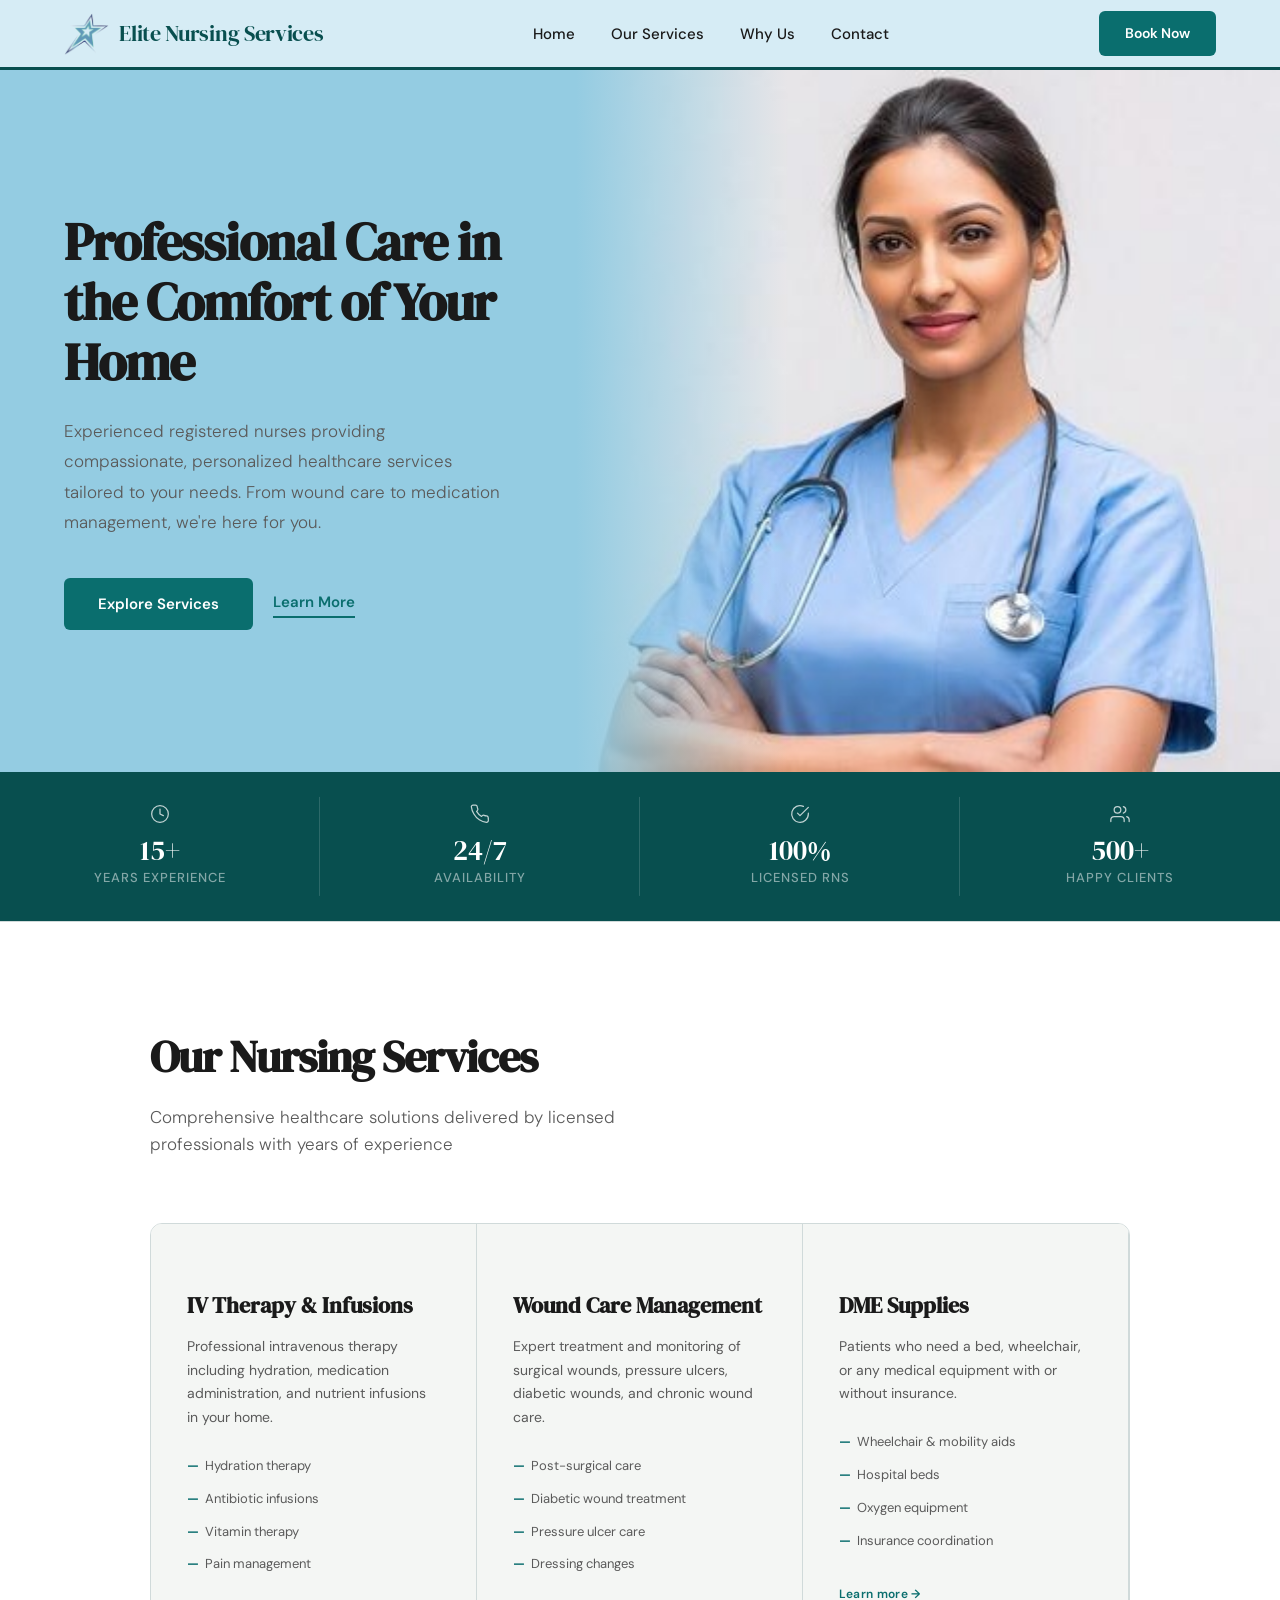
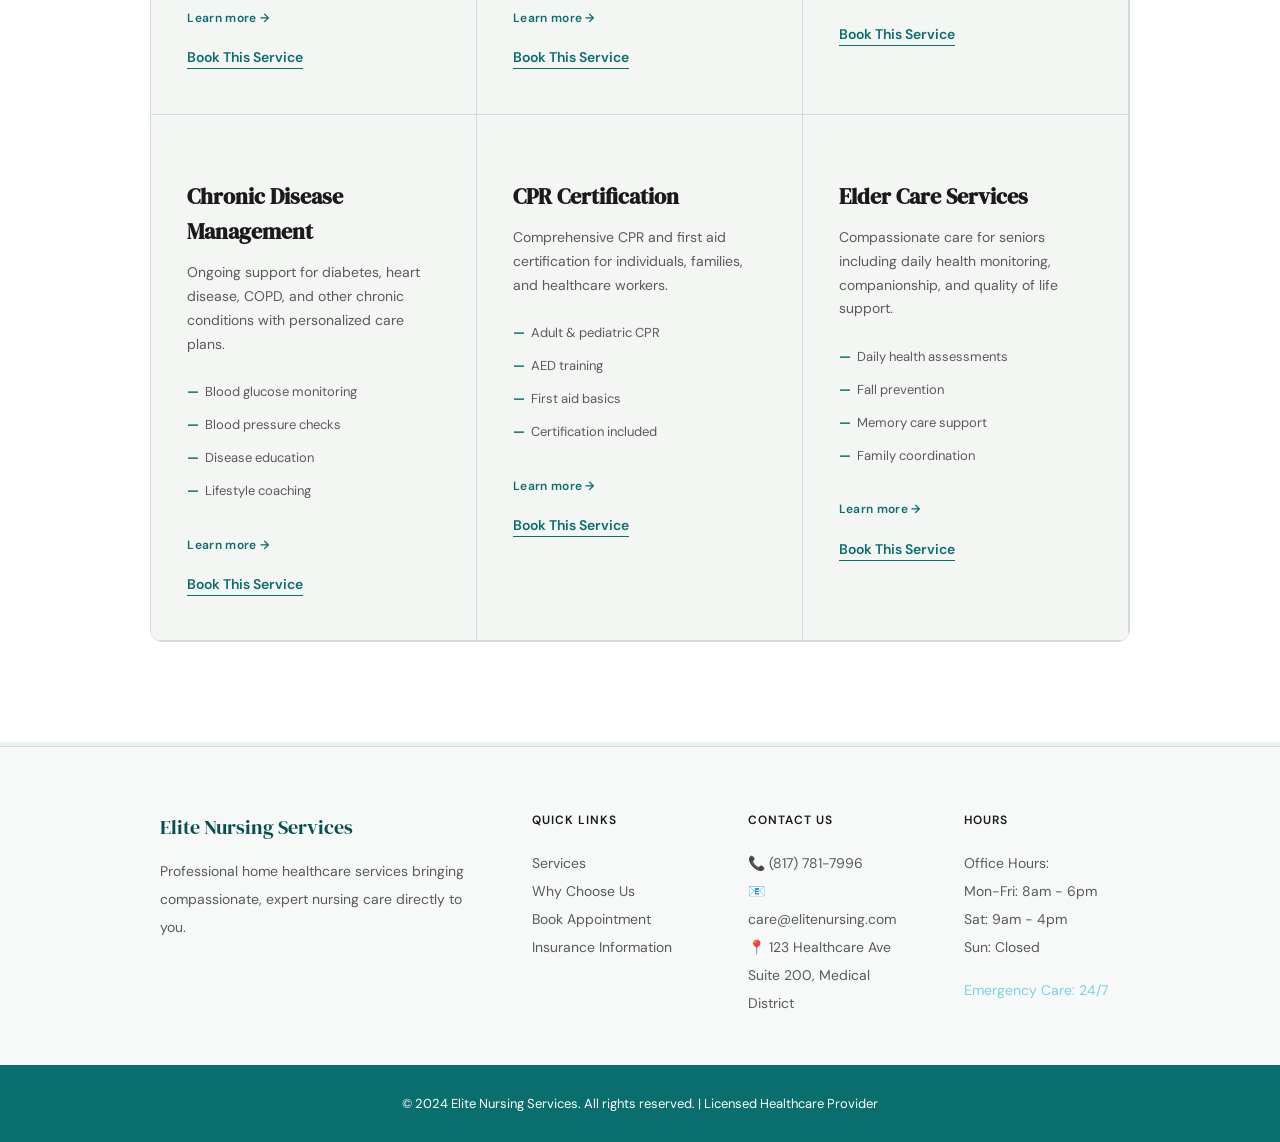
==== commit 27b851e2: "Added favicon v1" ====
--- a/index.html
+++ b/index.html
@@ -12,7 +12,7 @@
 </head>
 <body>
     <nav>
-        <div class="logo">Elite Nursing Services</div>
+        <div class="logo"><img src="elite_nursing_icon_transparent.png" alt="Elite Nursing Services icon">Elite Nursing Services</div>
         <ul class="nav-links">
             <li><a href="#home">Home</a></li>
             <li><a href="#services">Our Services</a></li>
--- a/style.css
+++ b/style.css
@@ -46,6 +46,14 @@
     font-size: 22px;
     color: var(--teal-dark);
     letter-spacing: -0.3px;
+    display: flex;
+    align-items: center;
+    gap: 10px;
+}
+
+.logo img {
+    height: 42px;
+    width: auto;
 }
 
 .nav-links {
